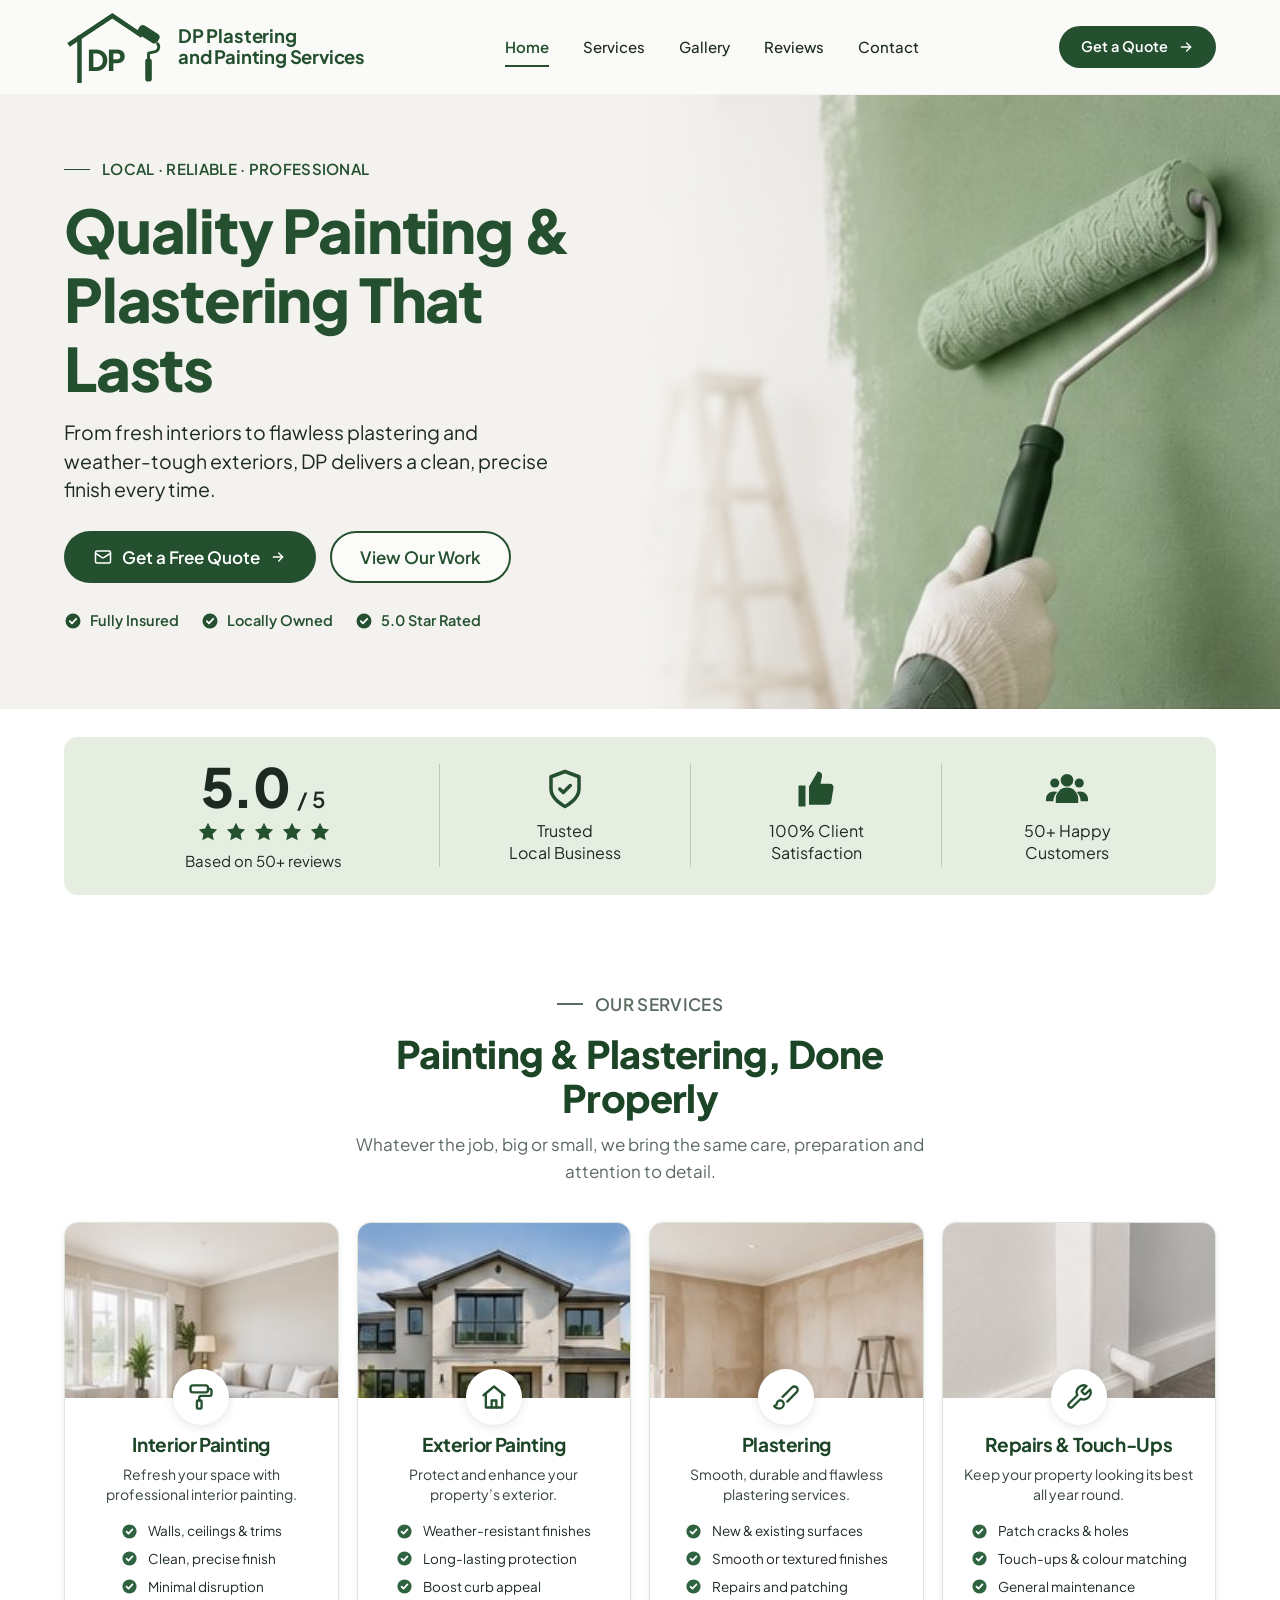
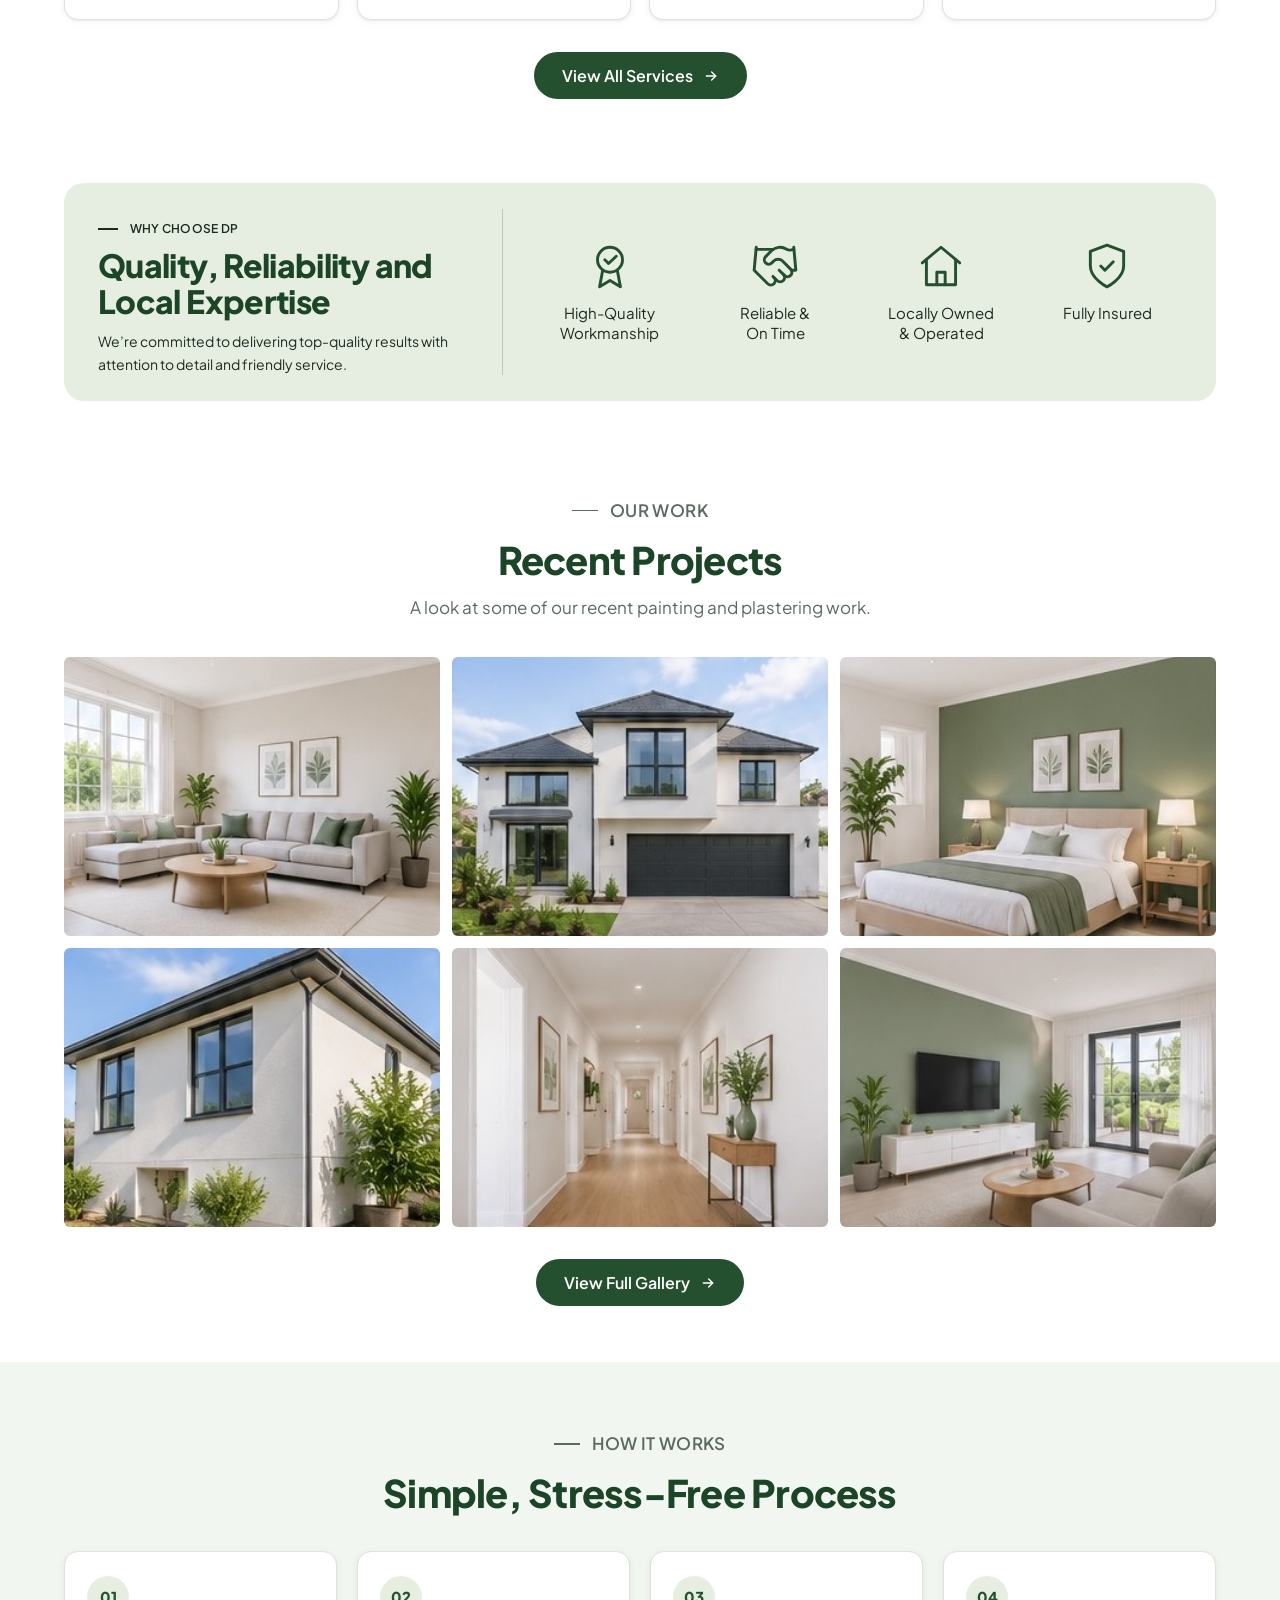
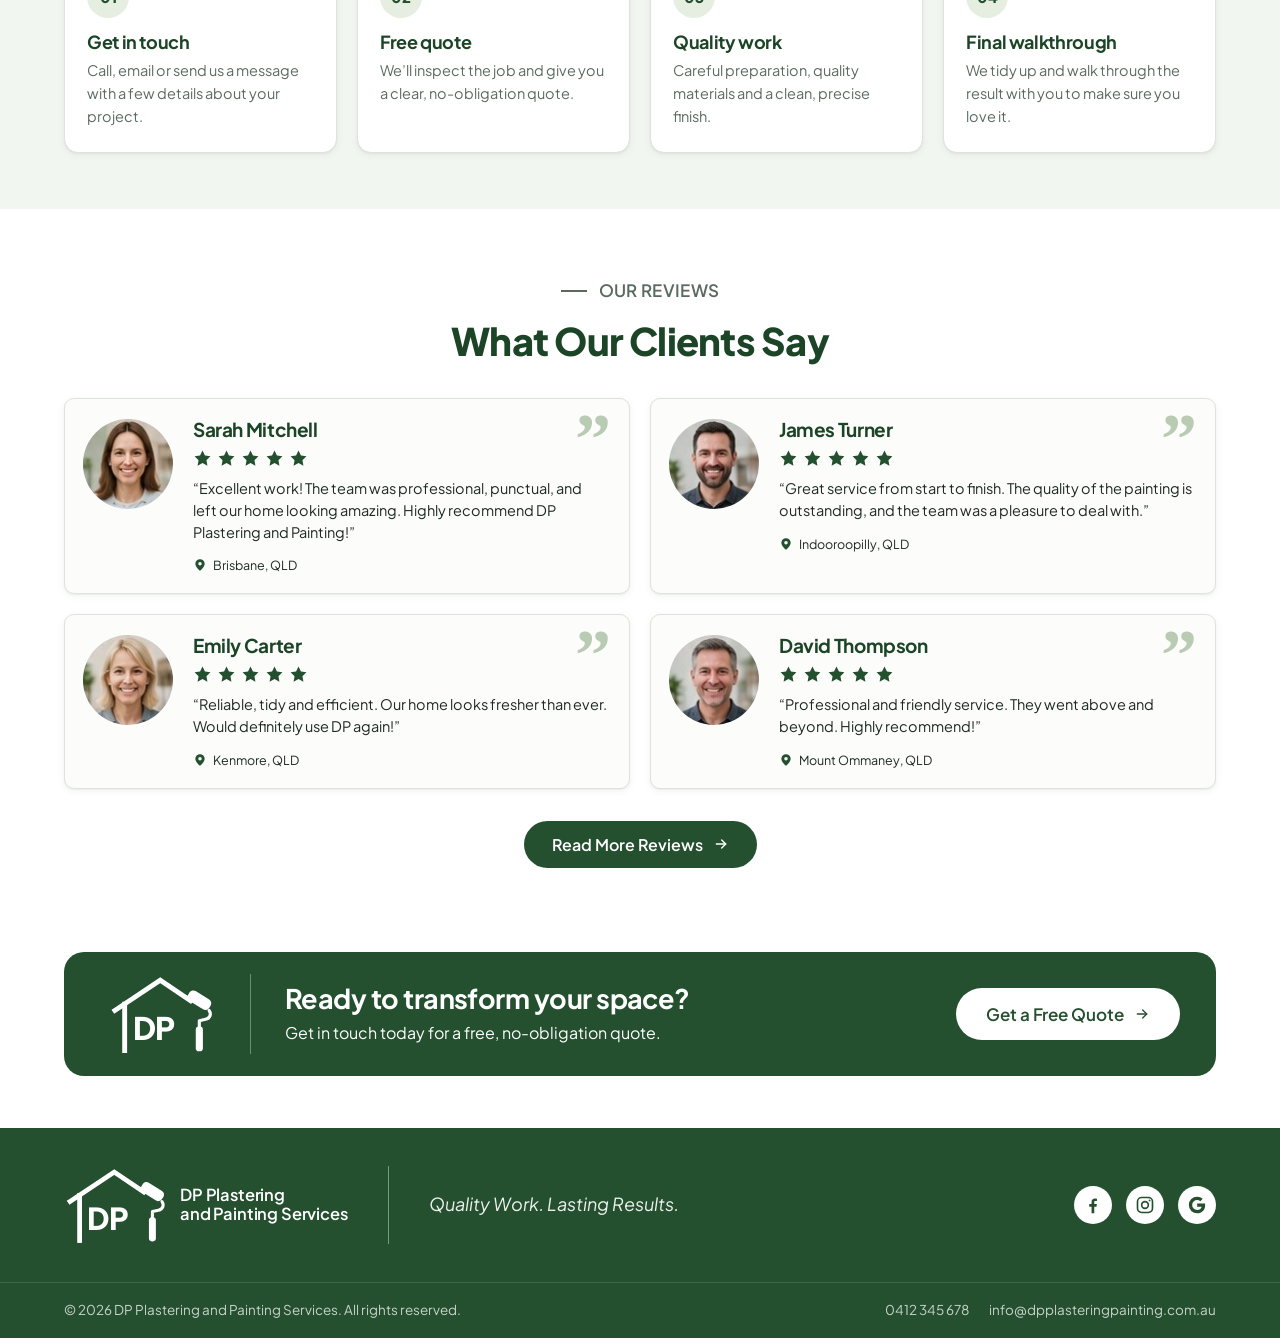
==== dp-plastering-website/index.html @ e5e2fa34 "Add DP Plastering and Painting Services website Five responsive pages (Home, Services, Gallery, Revi" ====
<!doctype html>
<html lang="en-AU">
<head>
<meta charset="utf-8">
<meta name="viewport" content="width=device-width, initial-scale=1">
<title>DP Plastering and Painting Services | Local Painters &amp; Plasterers</title>
<meta name="description" content="DP Plastering and Painting Services — interior and exterior painting, plastering, repairs, wallpapering and commercial painting. Local, reliable, professional. Get a free quote.">
<meta name="theme-color" content="#24502f">
<link rel="icon" href="images/favicon.svg" type="image/svg+xml">
<link rel="preconnect" href="https://fonts.googleapis.com">
<link rel="preconnect" href="https://fonts.gstatic.com" crossorigin>
<link href="https://fonts.googleapis.com/css2?family=Dancing+Script:wght@600&family=Plus+Jakarta+Sans:ital,wght@0,400;0,500;0,600;0,700;0,800;1,400;1,500&display=swap" rel="stylesheet">
<link rel="stylesheet" href="css/styles.css">
</head>
<body>
<a class="skip-link" href="#main">Skip to content</a>
<header class="site-header">
  <div class="container header-inner">
    <a class="brand" href="index.html" aria-label="DP Plastering and Painting Services — home">
      <svg class="brand-mark" viewBox="0 0 120 90" aria-hidden="true" focusable="false">
  <g fill="none" stroke="currentColor" stroke-width="5.5" stroke-linecap="square" stroke-linejoin="miter">
    <path d="M7 41 58 7 92 30"/><path d="M18 34v52"/>
  </g>
  <text x="27" y="74" fill="currentColor" font-family="Plus Jakarta Sans, Arial, sans-serif" font-size="35" font-weight="800" letter-spacing="-1">DP</text>
  <rect x="88" y="23" width="28" height="13" rx="5" fill="currentColor" transform="rotate(32 102 29.5)"/>
  <path d="M113 41c3 4 1 9-4 10l-7 1.5V61" fill="none" stroke="currentColor" stroke-width="3.5" stroke-linecap="round" stroke-linejoin="round"/>
  <rect x="98" y="59" width="8" height="28" rx="3.5" fill="currentColor"/>
</svg>
      <span class="brand-name">DP Plastering<br>and Painting Services</span>
    </a>
    <nav class="main-nav" id="main-nav" aria-label="Main">
      <ul>
        <li><a href="index.html" aria-current="page">Home</a></li>
        <li><a href="services.html">Services</a></li>
        <li><a href="gallery.html">Gallery</a></li>
        <li><a href="reviews.html">Reviews</a></li>
        <li><a href="contact.html">Contact</a></li>
      </ul>
      <div class="mobile-only">
        <a class="btn btn-primary btn-block" href="contact.html#quote">Get a Free Quote <svg class="icon arrow" viewBox="0 0 24 24" fill="none" stroke="currentColor" stroke-width="2" stroke-linecap="round" stroke-linejoin="round" aria-hidden="true" focusable="false"><path d="M5 12h14"/><path d="m13 6 6 6-6 6"/></svg></a>
        <a class="btn btn-outline btn-block" style="margin-top:10px" href="tel:+61412345678"><svg class="icon" viewBox="0 0 24 24" fill="none" stroke="currentColor" stroke-width="2" stroke-linecap="round" stroke-linejoin="round" aria-hidden="true" focusable="false"><path fill="currentColor" stroke="none" d="M6.6 10.8a15.2 15.2 0 0 0 6.6 6.6l2.2-2.2a1 1 0 0 1 1-.25 11.4 11.4 0 0 0 3.6.57 1 1 0 0 1 1 1V20a1 1 0 0 1-1 1A17 17 0 0 1 3 4a1 1 0 0 1 1-1h3.5a1 1 0 0 1 1 1c0 1.25.2 2.45.57 3.57a1 1 0 0 1-.25 1z"/></svg> Call 0412 345 678</a>
      </div>
    </nav>
    <a class="btn btn-primary header-cta" href="contact.html#quote">Get a Quote <svg class="icon arrow" viewBox="0 0 24 24" fill="none" stroke="currentColor" stroke-width="2" stroke-linecap="round" stroke-linejoin="round" aria-hidden="true" focusable="false"><path d="M5 12h14"/><path d="m13 6 6 6-6 6"/></svg></a>
    <button class="nav-toggle" type="button" aria-controls="main-nav" aria-expanded="false" aria-label="Open menu">
      <svg class="icon i-menu" viewBox="0 0 24 24" fill="none" stroke="currentColor" stroke-width="2" stroke-linecap="round" stroke-linejoin="round" aria-hidden="true" focusable="false"><path d="M4 6h16M4 12h16M4 18h16"/></svg><svg style="display:none" class="icon i-close" viewBox="0 0 24 24" fill="none" stroke="currentColor" stroke-width="2" stroke-linecap="round" stroke-linejoin="round" aria-hidden="true" focusable="false"><path d="M18 6 6 18M6 6l12 12"/></svg>
    </button>
  </div>
</header>
<main id="main">
<section class="hero hero-home">
  <div class="hero-media"><img src="images/hero-contact.jpg" alt="Painter rolling sage green paint onto a wall" width="464" height="356" fetchpriority="high"></div>
  <div class="container hero-inner">
    <div class="hero-content">
      <p class="eyebrow">Local &middot; Reliable &middot; Professional</p>
      <h1>Quality Painting &amp; Plastering That Lasts</h1>
      <p class="lead">From fresh interiors to flawless plastering and weather-tough exteriors, DP delivers a clean, precise finish every time.</p>
      <div class="hero-actions">
        <a class="btn btn-primary btn-lg" href="contact.html#quote"><svg class="icon" viewBox="0 0 24 24" fill="none" stroke="currentColor" stroke-width="2" stroke-linecap="round" stroke-linejoin="round" aria-hidden="true" focusable="false"><rect width="20" height="16" x="2" y="4" rx="2"/><path d="m22 7-8.97 5.7a1.94 1.94 0 0 1-2.06 0L2 7"/></svg> Get a Free Quote <svg class="icon arrow" viewBox="0 0 24 24" fill="none" stroke="currentColor" stroke-width="2" stroke-linecap="round" stroke-linejoin="round" aria-hidden="true" focusable="false"><path d="M5 12h14"/><path d="m13 6 6 6-6 6"/></svg></a>
        <a class="btn btn-outline btn-lg" href="gallery.html">View Our Work</a>
      </div>
      <ul class="hero-badges">
        <li><svg class="icon" viewBox="0 0 24 24" fill="none" stroke="currentColor" stroke-width="2" stroke-linecap="round" stroke-linejoin="round" aria-hidden="true" focusable="false"><circle cx="12" cy="12" r="10" fill="currentColor" stroke="none"/><path d="m7.8 12.3 2.8 2.8 5.6-6" stroke="#fff" stroke-width="2.4"/></svg> Fully Insured</li>
        <li><svg class="icon" viewBox="0 0 24 24" fill="none" stroke="currentColor" stroke-width="2" stroke-linecap="round" stroke-linejoin="round" aria-hidden="true" focusable="false"><circle cx="12" cy="12" r="10" fill="currentColor" stroke="none"/><path d="m7.8 12.3 2.8 2.8 5.6-6" stroke="#fff" stroke-width="2.4"/></svg> Locally Owned</li>
        <li><svg class="icon" viewBox="0 0 24 24" fill="none" stroke="currentColor" stroke-width="2" stroke-linecap="round" stroke-linejoin="round" aria-hidden="true" focusable="false"><circle cx="12" cy="12" r="10" fill="currentColor" stroke="none"/><path d="m7.8 12.3 2.8 2.8 5.6-6" stroke="#fff" stroke-width="2.4"/></svg> 5.0 Star Rated</li>
      </ul>
    </div>
  </div>
</section>
<section class="section-tight"><div class="container"><div class="stats-bar reveal">
  <div class="stat-rating">
    <div class="score">5.0 <small>/ 5</small></div>
    <div class="stars" role="img" aria-label="Rated 5 out of 5"><svg class="icon" viewBox="0 0 24 24" fill="none" stroke="currentColor" stroke-width="2" stroke-linecap="round" stroke-linejoin="round" aria-hidden="true" focusable="false"><path fill="currentColor" stroke="none" d="M12 2l3.09 6.26L22 9.27l-5 4.87 1.18 6.88L12 17.77l-6.18 3.25L7 14.14 2 9.27l6.91-1.01z"/></svg><svg class="icon" viewBox="0 0 24 24" fill="none" stroke="currentColor" stroke-width="2" stroke-linecap="round" stroke-linejoin="round" aria-hidden="true" focusable="false"><path fill="currentColor" stroke="none" d="M12 2l3.09 6.26L22 9.27l-5 4.87 1.18 6.88L12 17.77l-6.18 3.25L7 14.14 2 9.27l6.91-1.01z"/></svg><svg class="icon" viewBox="0 0 24 24" fill="none" stroke="currentColor" stroke-width="2" stroke-linecap="round" stroke-linejoin="round" aria-hidden="true" focusable="false"><path fill="currentColor" stroke="none" d="M12 2l3.09 6.26L22 9.27l-5 4.87 1.18 6.88L12 17.77l-6.18 3.25L7 14.14 2 9.27l6.91-1.01z"/></svg><svg class="icon" viewBox="0 0 24 24" fill="none" stroke="currentColor" stroke-width="2" stroke-linecap="round" stroke-linejoin="round" aria-hidden="true" focusable="false"><path fill="currentColor" stroke="none" d="M12 2l3.09 6.26L22 9.27l-5 4.87 1.18 6.88L12 17.77l-6.18 3.25L7 14.14 2 9.27l6.91-1.01z"/></svg><svg class="icon" viewBox="0 0 24 24" fill="none" stroke="currentColor" stroke-width="2" stroke-linecap="round" stroke-linejoin="round" aria-hidden="true" focusable="false"><path fill="currentColor" stroke="none" d="M12 2l3.09 6.26L22 9.27l-5 4.87 1.18 6.88L12 17.77l-6.18 3.25L7 14.14 2 9.27l6.91-1.01z"/></svg></div>
    <span>Based on 50+ reviews</span>
  </div>
  <div class="stat"><svg class="icon" viewBox="0 0 24 24" fill="none" stroke="currentColor" stroke-width="2" stroke-linecap="round" stroke-linejoin="round" aria-hidden="true" focusable="false"><path d="M12 22s8-4 8-10V5l-8-3-8 3v7c0 6 8 10 8 10"/><path d="m9 12 2 2 4-4"/></svg><span>Trusted<br>Local Business</span></div>
  <div class="stat"><svg class="icon" viewBox="0 0 24 24" fill="none" stroke="currentColor" stroke-width="2" stroke-linecap="round" stroke-linejoin="round" aria-hidden="true" focusable="false"><path fill="currentColor" stroke="none" d="M2 10h4v12H2zM8 21V10.5L13 2c1.7 0 2.8 1.4 2.4 3L14.6 9H20a2 2 0 0 1 2 2.3l-1.3 8A2 2 0 0 1 18.7 21z"/></svg><span>100% Client<br>Satisfaction</span></div>
  <div class="stat"><svg class="icon" viewBox="0 0 24 24" fill="none" stroke="currentColor" stroke-width="2" stroke-linecap="round" stroke-linejoin="round" aria-hidden="true" focusable="false"><g fill="currentColor" stroke="none"><circle cx="12" cy="7" r="3.6"/><circle cx="5" cy="8.6" r="2.6"/><circle cx="19" cy="8.6" r="2.6"/><path d="M5.6 20v-2.4A6.4 6.4 0 0 1 18.4 17.6V20z"/><path d="M0 19v-1.4c0-2.3 1.9-4.2 4.6-4.2.8 0 1.3.1 1.8.3A8 8 0 0 0 4.2 19z"/><path d="M24 19v-1.4c0-2.3-1.9-4.2-4.6-4.2-.8 0-1.3.1-1.8.3a8 8 0 0 1 2.2 5.3z"/></g></svg><span>50+ Happy<br>Customers</span></div>
</div></div></section>

<section class="section" aria-labelledby="home-services">
  <div class="container">
    <div class="section-head">
      <p class="eyebrow">Our services</p>
      <h2 id="home-services">Painting &amp; Plastering, Done Properly</h2>
      <p>Whatever the job, big or small, we bring the same care, preparation and attention to detail.</p>
    </div>
    <div class="services-grid">
      <article class="service-card reveal">
  <div class="service-media"><img src="images/service-interior.jpg" alt="Freshly painted living room with neutral walls" loading="lazy" width="233" height="110"><span class="service-icon"><svg class="icon" viewBox="0 0 24 24" fill="none" stroke="currentColor" stroke-width="2" stroke-linecap="round" stroke-linejoin="round" aria-hidden="true" focusable="false"><rect width="15" height="6" x="3" y="2" rx="2"/><path d="M18 5h1.5A1.5 1.5 0 0 1 21 6.5v3A1.5 1.5 0 0 1 19.5 11H12a1.5 1.5 0 0 0-1.5 1.5V15"/><rect width="4" height="7" x="8.5" y="15" rx="1"/></svg></span></div>
  <div class="service-body">
    <h3>Interior Painting</h3>
    <p>Refresh your space with professional interior painting.</p>
    <ul class="check-list"><li><svg class="icon" viewBox="0 0 24 24" fill="none" stroke="currentColor" stroke-width="2" stroke-linecap="round" stroke-linejoin="round" aria-hidden="true" focusable="false"><circle cx="12" cy="12" r="10" fill="currentColor" stroke="none"/><path d="m7.8 12.3 2.8 2.8 5.6-6" stroke="#fff" stroke-width="2.4"/></svg>Walls, ceilings &amp; trims</li><li><svg class="icon" viewBox="0 0 24 24" fill="none" stroke="currentColor" stroke-width="2" stroke-linecap="round" stroke-linejoin="round" aria-hidden="true" focusable="false"><circle cx="12" cy="12" r="10" fill="currentColor" stroke="none"/><path d="m7.8 12.3 2.8 2.8 5.6-6" stroke="#fff" stroke-width="2.4"/></svg>Clean, precise finish</li><li><svg class="icon" viewBox="0 0 24 24" fill="none" stroke="currentColor" stroke-width="2" stroke-linecap="round" stroke-linejoin="round" aria-hidden="true" focusable="false"><circle cx="12" cy="12" r="10" fill="currentColor" stroke="none"/><path d="m7.8 12.3 2.8 2.8 5.6-6" stroke="#fff" stroke-width="2.4"/></svg>Minimal disruption</li></ul>
  </div>
</article><article class="service-card reveal">
  <div class="service-media"><img src="images/service-exterior.jpg" alt="Two-storey home with freshly painted exterior" loading="lazy" width="233" height="110"><span class="service-icon"><svg class="icon" viewBox="0 0 24 24" fill="none" stroke="currentColor" stroke-width="2" stroke-linecap="round" stroke-linejoin="round" aria-hidden="true" focusable="false"><path d="M3 10.5 12 3l9 7.5"/><path d="M5 9v12h14V9"/><path d="M10 21v-6h4v6"/></svg></span></div>
  <div class="service-body">
    <h3>Exterior Painting</h3>
    <p>Protect and enhance your property&rsquo;s exterior.</p>
    <ul class="check-list"><li><svg class="icon" viewBox="0 0 24 24" fill="none" stroke="currentColor" stroke-width="2" stroke-linecap="round" stroke-linejoin="round" aria-hidden="true" focusable="false"><circle cx="12" cy="12" r="10" fill="currentColor" stroke="none"/><path d="m7.8 12.3 2.8 2.8 5.6-6" stroke="#fff" stroke-width="2.4"/></svg>Weather-resistant finishes</li><li><svg class="icon" viewBox="0 0 24 24" fill="none" stroke="currentColor" stroke-width="2" stroke-linecap="round" stroke-linejoin="round" aria-hidden="true" focusable="false"><circle cx="12" cy="12" r="10" fill="currentColor" stroke="none"/><path d="m7.8 12.3 2.8 2.8 5.6-6" stroke="#fff" stroke-width="2.4"/></svg>Long-lasting protection</li><li><svg class="icon" viewBox="0 0 24 24" fill="none" stroke="currentColor" stroke-width="2" stroke-linecap="round" stroke-linejoin="round" aria-hidden="true" focusable="false"><circle cx="12" cy="12" r="10" fill="currentColor" stroke="none"/><path d="m7.8 12.3 2.8 2.8 5.6-6" stroke="#fff" stroke-width="2.4"/></svg>Boost curb appeal</li></ul>
  </div>
</article><article class="service-card reveal">
  <div class="service-media"><img src="images/service-plastering.jpg" alt="Room with newly plastered walls" loading="lazy" width="233" height="110"><span class="service-icon"><svg class="icon" viewBox="0 0 24 24" fill="none" stroke="currentColor" stroke-width="2" stroke-linecap="round" stroke-linejoin="round" aria-hidden="true" focusable="false"><path d="m9.06 11.9 8.07-8.06a2.85 2.85 0 1 1 4.03 4.03l-8.06 8.08"/><path d="M7.07 14.94c-1.66 0-3 1.35-3 3.02 0 1.33-2.5 1.52-2 2.02 1.08 1.1 2.49 2.02 4 2.02 2.2 0 4-1.8 4-4.04a3.01 3.01 0 0 0-3-3.02z"/></svg></span></div>
  <div class="service-body">
    <h3>Plastering</h3>
    <p>Smooth, durable and flawless plastering services.</p>
    <ul class="check-list"><li><svg class="icon" viewBox="0 0 24 24" fill="none" stroke="currentColor" stroke-width="2" stroke-linecap="round" stroke-linejoin="round" aria-hidden="true" focusable="false"><circle cx="12" cy="12" r="10" fill="currentColor" stroke="none"/><path d="m7.8 12.3 2.8 2.8 5.6-6" stroke="#fff" stroke-width="2.4"/></svg>New &amp; existing surfaces</li><li><svg class="icon" viewBox="0 0 24 24" fill="none" stroke="currentColor" stroke-width="2" stroke-linecap="round" stroke-linejoin="round" aria-hidden="true" focusable="false"><circle cx="12" cy="12" r="10" fill="currentColor" stroke="none"/><path d="m7.8 12.3 2.8 2.8 5.6-6" stroke="#fff" stroke-width="2.4"/></svg>Smooth or textured finishes</li><li><svg class="icon" viewBox="0 0 24 24" fill="none" stroke="currentColor" stroke-width="2" stroke-linecap="round" stroke-linejoin="round" aria-hidden="true" focusable="false"><circle cx="12" cy="12" r="10" fill="currentColor" stroke="none"/><path d="m7.8 12.3 2.8 2.8 5.6-6" stroke="#fff" stroke-width="2.4"/></svg>Repairs and patching</li></ul>
  </div>
</article><article class="service-card reveal">
  <div class="service-media"><img src="images/service-repairs.jpg" alt="Close-up of a repaired wall and skirting" loading="lazy" width="233" height="110"><span class="service-icon"><svg class="icon" viewBox="0 0 24 24" fill="none" stroke="currentColor" stroke-width="2" stroke-linecap="round" stroke-linejoin="round" aria-hidden="true" focusable="false"><path d="M14.7 6.3a1 1 0 0 0 0 1.4l1.6 1.6a1 1 0 0 0 1.4 0l3.77-3.77a6 6 0 0 1-7.94 7.94l-6.91 6.91a2.12 2.12 0 0 1-3-3l6.91-6.91a6 6 0 0 1 7.94-7.94l-3.76 3.76z"/></svg></span></div>
  <div class="service-body">
    <h3>Repairs &amp; Touch-Ups</h3>
    <p>Keep your property looking its best all year round.</p>
    <ul class="check-list"><li><svg class="icon" viewBox="0 0 24 24" fill="none" stroke="currentColor" stroke-width="2" stroke-linecap="round" stroke-linejoin="round" aria-hidden="true" focusable="false"><circle cx="12" cy="12" r="10" fill="currentColor" stroke="none"/><path d="m7.8 12.3 2.8 2.8 5.6-6" stroke="#fff" stroke-width="2.4"/></svg>Patch cracks &amp; holes</li><li><svg class="icon" viewBox="0 0 24 24" fill="none" stroke="currentColor" stroke-width="2" stroke-linecap="round" stroke-linejoin="round" aria-hidden="true" focusable="false"><circle cx="12" cy="12" r="10" fill="currentColor" stroke="none"/><path d="m7.8 12.3 2.8 2.8 5.6-6" stroke="#fff" stroke-width="2.4"/></svg>Touch-ups &amp; colour matching</li><li><svg class="icon" viewBox="0 0 24 24" fill="none" stroke="currentColor" stroke-width="2" stroke-linecap="round" stroke-linejoin="round" aria-hidden="true" focusable="false"><circle cx="12" cy="12" r="10" fill="currentColor" stroke="none"/><path d="m7.8 12.3 2.8 2.8 5.6-6" stroke="#fff" stroke-width="2.4"/></svg>General maintenance</li></ul>
  </div>
</article>
    </div>
    <p class="center mt-32"><a class="btn btn-primary" href="services.html">View All Services <svg class="icon arrow" viewBox="0 0 24 24" fill="none" stroke="currentColor" stroke-width="2" stroke-linecap="round" stroke-linejoin="round" aria-hidden="true" focusable="false"><path d="M5 12h14"/><path d="m13 6 6 6-6 6"/></svg></a></p>
  </div>
</section>

<section class="section-tight"><div class="container"><div class="why-box reveal">
  <div class="why-intro">
    <p class="eyebrow small">Why choose DP</p>
    <h2>Quality, Reliability and Local Expertise</h2>
    <p>We&rsquo;re committed to delivering top-quality results with attention to detail and friendly service.</p>
  </div>
  <ul class="why-items">
    <li><svg class="icon" viewBox="0 0 24 24" fill="none" stroke="currentColor" stroke-width="2" stroke-linecap="round" stroke-linejoin="round" aria-hidden="true" focusable="false"><circle cx="12" cy="9" r="6"/><path d="m9.5 9 1.8 1.8L15 7.3"/><path d="M8.5 14 7 22l5-3 5 3-1.5-8"/></svg><span>High-Quality<br>Workmanship</span></li>
    <li><svg class="icon" viewBox="0 0 24 24" fill="none" stroke="currentColor" stroke-width="2" stroke-linecap="round" stroke-linejoin="round" aria-hidden="true" focusable="false"><path d="m11 17 2 2a1 1 0 1 0 3-3"/><path d="m14 14 2.5 2.5a1 1 0 1 0 3-3l-3.88-3.88a3 3 0 0 0-4.24 0l-.88.88a1 1 0 1 1-3-3l2.81-2.81a5.79 5.79 0 0 1 7.06-.87l.47.28a2 2 0 0 0 1.42.25L21 4"/><path d="m21 3 1 11h-2"/><path d="M3 3 2 14l6.5 6.5a1 1 0 1 0 3-3"/><path d="M3 4h8"/></svg><span>Reliable &amp;<br>On Time</span></li>
    <li><svg class="icon" viewBox="0 0 24 24" fill="none" stroke="currentColor" stroke-width="2" stroke-linecap="round" stroke-linejoin="round" aria-hidden="true" focusable="false"><path d="M3 10.5 12 3l9 7.5"/><path d="M5 9v12h14V9"/><path d="M10 21v-6h4v6"/></svg><span>Locally Owned<br>&amp; Operated</span></li>
    <li><svg class="icon" viewBox="0 0 24 24" fill="none" stroke="currentColor" stroke-width="2" stroke-linecap="round" stroke-linejoin="round" aria-hidden="true" focusable="false"><path d="M12 22s8-4 8-10V5l-8-3-8 3v7c0 6 8 10 8 10"/><path d="m9 12 2 2 4-4"/></svg><span>Fully Insured</span></li>
  </ul>
</div></div></section>

<section class="section" aria-labelledby="home-gallery">
  <div class="container">
    <div class="section-head">
      <p class="eyebrow">Our work</p>
      <h2 id="home-gallery">Recent Projects</h2>
      <p>A look at some of our recent painting and plastering work.</p>
    </div>
    <div class="gallery-preview">
      <a class="gallery-item reveal" href="gallery.html"><img src="images/gallery-living-room.jpg" alt="Bright living room with freshly painted neutral walls" loading="lazy" width="318" height="236"><span class="caption">Living room repaint</span></a><a class="gallery-item reveal" href="gallery.html"><img src="images/gallery-exterior-modern.jpg" alt="Modern two-storey home with a crisp white exterior" loading="lazy" width="318" height="236"><span class="caption">Modern exterior repaint</span></a><a class="gallery-item reveal" href="gallery.html"><img src="images/gallery-bedroom-feature.jpg" alt="Bedroom with a sage green feature wall" loading="lazy" width="318" height="236"><span class="caption">Sage green bedroom feature wall</span></a><a class="gallery-item reveal" href="gallery.html"><img src="images/gallery-exterior-render.jpg" alt="Smooth rendered and painted exterior wall" loading="lazy" width="318" height="236"><span class="caption">Rendered exterior walls</span></a><a class="gallery-item reveal" href="gallery.html"><img src="images/gallery-hallway.jpg" alt="Long hallway with smooth plastered white walls" loading="lazy" width="318" height="236"><span class="caption">Hallway plastering &amp; painting</span></a><a class="gallery-item reveal" href="gallery.html"><img src="images/gallery-lounge-feature.jpg" alt="Open-plan lounge with a green feature wall" loading="lazy" width="318" height="236"><span class="caption">Lounge feature wall</span></a>
    </div>
    <p class="center mt-32"><a class="btn btn-primary" href="gallery.html">View Full Gallery <svg class="icon arrow" viewBox="0 0 24 24" fill="none" stroke="currentColor" stroke-width="2" stroke-linecap="round" stroke-linejoin="round" aria-hidden="true" focusable="false"><path d="M5 12h14"/><path d="m13 6 6 6-6 6"/></svg></a></p>
  </div>
</section>

<section class="section section-alt" aria-labelledby="home-process">
  <div class="container">
    <div class="section-head">
      <p class="eyebrow">How it works</p>
      <h2 id="home-process">Simple, Stress-Free Process</h2>
    </div>
    <ol class="process-grid">
      <li class="reveal"><h3>Get in touch</h3><p>Call, email or send us a message with a few details about your project.</p></li>
      <li class="reveal"><h3>Free quote</h3><p>We&rsquo;ll inspect the job and give you a clear, no-obligation quote.</p></li>
      <li class="reveal"><h3>Quality work</h3><p>Careful preparation, quality materials and a clean, precise finish.</p></li>
      <li class="reveal"><h3>Final walkthrough</h3><p>We tidy up and walk through the result with you to make sure you love it.</p></li>
    </ol>
  </div>
</section>

<section class="section" aria-labelledby="home-reviews">
  <div class="container">
    <div class="section-head">
      <p class="eyebrow">Our reviews</p>
      <h2 id="home-reviews">What Our Clients Say</h2>
    </div>
    <div class="reviews-grid">
      <article class="review-card reveal">
  <img src="images/avatar-sarah.jpg" alt="" width="90" height="90" loading="lazy">
  <div>
    <h3>Sarah Mitchell</h3>
    <div class="stars" role="img" aria-label="Rated 5 out of 5"><svg class="icon" viewBox="0 0 24 24" fill="none" stroke="currentColor" stroke-width="2" stroke-linecap="round" stroke-linejoin="round" aria-hidden="true" focusable="false"><path fill="currentColor" stroke="none" d="M12 2l3.09 6.26L22 9.27l-5 4.87 1.18 6.88L12 17.77l-6.18 3.25L7 14.14 2 9.27l6.91-1.01z"/></svg><svg class="icon" viewBox="0 0 24 24" fill="none" stroke="currentColor" stroke-width="2" stroke-linecap="round" stroke-linejoin="round" aria-hidden="true" focusable="false"><path fill="currentColor" stroke="none" d="M12 2l3.09 6.26L22 9.27l-5 4.87 1.18 6.88L12 17.77l-6.18 3.25L7 14.14 2 9.27l6.91-1.01z"/></svg><svg class="icon" viewBox="0 0 24 24" fill="none" stroke="currentColor" stroke-width="2" stroke-linecap="round" stroke-linejoin="round" aria-hidden="true" focusable="false"><path fill="currentColor" stroke="none" d="M12 2l3.09 6.26L22 9.27l-5 4.87 1.18 6.88L12 17.77l-6.18 3.25L7 14.14 2 9.27l6.91-1.01z"/></svg><svg class="icon" viewBox="0 0 24 24" fill="none" stroke="currentColor" stroke-width="2" stroke-linecap="round" stroke-linejoin="round" aria-hidden="true" focusable="false"><path fill="currentColor" stroke="none" d="M12 2l3.09 6.26L22 9.27l-5 4.87 1.18 6.88L12 17.77l-6.18 3.25L7 14.14 2 9.27l6.91-1.01z"/></svg><svg class="icon" viewBox="0 0 24 24" fill="none" stroke="currentColor" stroke-width="2" stroke-linecap="round" stroke-linejoin="round" aria-hidden="true" focusable="false"><path fill="currentColor" stroke="none" d="M12 2l3.09 6.26L22 9.27l-5 4.87 1.18 6.88L12 17.77l-6.18 3.25L7 14.14 2 9.27l6.91-1.01z"/></svg></div>
    <blockquote><p>&ldquo;Excellent work! The team was professional, punctual, and left our home looking amazing. Highly recommend DP Plastering and Painting!&rdquo;</p></blockquote>
    <p class="location"><svg class="icon" viewBox="0 0 24 24" fill="none" stroke="currentColor" stroke-width="2" stroke-linecap="round" stroke-linejoin="round" aria-hidden="true" focusable="false"><path fill="currentColor" stroke="none" d="M12 2a8 8 0 0 0-8 8c0 6 8 12 8 12s8-6 8-12a8 8 0 0 0-8-8zm0 11a3 3 0 1 1 0-6 3 3 0 0 1 0 6z"/></svg>Brisbane, QLD</p>
  </div>
  <span class="quote-mark" aria-hidden="true">&rdquo;</span>
</article><article class="review-card reveal">
  <img src="images/avatar-james.jpg" alt="" width="90" height="90" loading="lazy">
  <div>
    <h3>James Turner</h3>
    <div class="stars" role="img" aria-label="Rated 5 out of 5"><svg class="icon" viewBox="0 0 24 24" fill="none" stroke="currentColor" stroke-width="2" stroke-linecap="round" stroke-linejoin="round" aria-hidden="true" focusable="false"><path fill="currentColor" stroke="none" d="M12 2l3.09 6.26L22 9.27l-5 4.87 1.18 6.88L12 17.77l-6.18 3.25L7 14.14 2 9.27l6.91-1.01z"/></svg><svg class="icon" viewBox="0 0 24 24" fill="none" stroke="currentColor" stroke-width="2" stroke-linecap="round" stroke-linejoin="round" aria-hidden="true" focusable="false"><path fill="currentColor" stroke="none" d="M12 2l3.09 6.26L22 9.27l-5 4.87 1.18 6.88L12 17.77l-6.18 3.25L7 14.14 2 9.27l6.91-1.01z"/></svg><svg class="icon" viewBox="0 0 24 24" fill="none" stroke="currentColor" stroke-width="2" stroke-linecap="round" stroke-linejoin="round" aria-hidden="true" focusable="false"><path fill="currentColor" stroke="none" d="M12 2l3.09 6.26L22 9.27l-5 4.87 1.18 6.88L12 17.77l-6.18 3.25L7 14.14 2 9.27l6.91-1.01z"/></svg><svg class="icon" viewBox="0 0 24 24" fill="none" stroke="currentColor" stroke-width="2" stroke-linecap="round" stroke-linejoin="round" aria-hidden="true" focusable="false"><path fill="currentColor" stroke="none" d="M12 2l3.09 6.26L22 9.27l-5 4.87 1.18 6.88L12 17.77l-6.18 3.25L7 14.14 2 9.27l6.91-1.01z"/></svg><svg class="icon" viewBox="0 0 24 24" fill="none" stroke="currentColor" stroke-width="2" stroke-linecap="round" stroke-linejoin="round" aria-hidden="true" focusable="false"><path fill="currentColor" stroke="none" d="M12 2l3.09 6.26L22 9.27l-5 4.87 1.18 6.88L12 17.77l-6.18 3.25L7 14.14 2 9.27l6.91-1.01z"/></svg></div>
    <blockquote><p>&ldquo;Great service from start to finish. The quality of the painting is outstanding, and the team was a pleasure to deal with.&rdquo;</p></blockquote>
    <p class="location"><svg class="icon" viewBox="0 0 24 24" fill="none" stroke="currentColor" stroke-width="2" stroke-linecap="round" stroke-linejoin="round" aria-hidden="true" focusable="false"><path fill="currentColor" stroke="none" d="M12 2a8 8 0 0 0-8 8c0 6 8 12 8 12s8-6 8-12a8 8 0 0 0-8-8zm0 11a3 3 0 1 1 0-6 3 3 0 0 1 0 6z"/></svg>Indooroopilly, QLD</p>
  </div>
  <span class="quote-mark" aria-hidden="true">&rdquo;</span>
</article><article class="review-card reveal">
  <img src="images/avatar-emily.jpg" alt="" width="90" height="90" loading="lazy">
  <div>
    <h3>Emily Carter</h3>
    <div class="stars" role="img" aria-label="Rated 5 out of 5"><svg class="icon" viewBox="0 0 24 24" fill="none" stroke="currentColor" stroke-width="2" stroke-linecap="round" stroke-linejoin="round" aria-hidden="true" focusable="false"><path fill="currentColor" stroke="none" d="M12 2l3.09 6.26L22 9.27l-5 4.87 1.18 6.88L12 17.77l-6.18 3.25L7 14.14 2 9.27l6.91-1.01z"/></svg><svg class="icon" viewBox="0 0 24 24" fill="none" stroke="currentColor" stroke-width="2" stroke-linecap="round" stroke-linejoin="round" aria-hidden="true" focusable="false"><path fill="currentColor" stroke="none" d="M12 2l3.09 6.26L22 9.27l-5 4.87 1.18 6.88L12 17.77l-6.18 3.25L7 14.14 2 9.27l6.91-1.01z"/></svg><svg class="icon" viewBox="0 0 24 24" fill="none" stroke="currentColor" stroke-width="2" stroke-linecap="round" stroke-linejoin="round" aria-hidden="true" focusable="false"><path fill="currentColor" stroke="none" d="M12 2l3.09 6.26L22 9.27l-5 4.87 1.18 6.88L12 17.77l-6.18 3.25L7 14.14 2 9.27l6.91-1.01z"/></svg><svg class="icon" viewBox="0 0 24 24" fill="none" stroke="currentColor" stroke-width="2" stroke-linecap="round" stroke-linejoin="round" aria-hidden="true" focusable="false"><path fill="currentColor" stroke="none" d="M12 2l3.09 6.26L22 9.27l-5 4.87 1.18 6.88L12 17.77l-6.18 3.25L7 14.14 2 9.27l6.91-1.01z"/></svg><svg class="icon" viewBox="0 0 24 24" fill="none" stroke="currentColor" stroke-width="2" stroke-linecap="round" stroke-linejoin="round" aria-hidden="true" focusable="false"><path fill="currentColor" stroke="none" d="M12 2l3.09 6.26L22 9.27l-5 4.87 1.18 6.88L12 17.77l-6.18 3.25L7 14.14 2 9.27l6.91-1.01z"/></svg></div>
    <blockquote><p>&ldquo;Reliable, tidy and efficient. Our home looks fresher than ever. Would definitely use DP again!&rdquo;</p></blockquote>
    <p class="location"><svg class="icon" viewBox="0 0 24 24" fill="none" stroke="currentColor" stroke-width="2" stroke-linecap="round" stroke-linejoin="round" aria-hidden="true" focusable="false"><path fill="currentColor" stroke="none" d="M12 2a8 8 0 0 0-8 8c0 6 8 12 8 12s8-6 8-12a8 8 0 0 0-8-8zm0 11a3 3 0 1 1 0-6 3 3 0 0 1 0 6z"/></svg>Kenmore, QLD</p>
  </div>
  <span class="quote-mark" aria-hidden="true">&rdquo;</span>
</article><article class="review-card reveal">
  <img src="images/avatar-david.jpg" alt="" width="90" height="90" loading="lazy">
  <div>
    <h3>David Thompson</h3>
    <div class="stars" role="img" aria-label="Rated 5 out of 5"><svg class="icon" viewBox="0 0 24 24" fill="none" stroke="currentColor" stroke-width="2" stroke-linecap="round" stroke-linejoin="round" aria-hidden="true" focusable="false"><path fill="currentColor" stroke="none" d="M12 2l3.09 6.26L22 9.27l-5 4.87 1.18 6.88L12 17.77l-6.18 3.25L7 14.14 2 9.27l6.91-1.01z"/></svg><svg class="icon" viewBox="0 0 24 24" fill="none" stroke="currentColor" stroke-width="2" stroke-linecap="round" stroke-linejoin="round" aria-hidden="true" focusable="false"><path fill="currentColor" stroke="none" d="M12 2l3.09 6.26L22 9.27l-5 4.87 1.18 6.88L12 17.77l-6.18 3.25L7 14.14 2 9.27l6.91-1.01z"/></svg><svg class="icon" viewBox="0 0 24 24" fill="none" stroke="currentColor" stroke-width="2" stroke-linecap="round" stroke-linejoin="round" aria-hidden="true" focusable="false"><path fill="currentColor" stroke="none" d="M12 2l3.09 6.26L22 9.27l-5 4.87 1.18 6.88L12 17.77l-6.18 3.25L7 14.14 2 9.27l6.91-1.01z"/></svg><svg class="icon" viewBox="0 0 24 24" fill="none" stroke="currentColor" stroke-width="2" stroke-linecap="round" stroke-linejoin="round" aria-hidden="true" focusable="false"><path fill="currentColor" stroke="none" d="M12 2l3.09 6.26L22 9.27l-5 4.87 1.18 6.88L12 17.77l-6.18 3.25L7 14.14 2 9.27l6.91-1.01z"/></svg><svg class="icon" viewBox="0 0 24 24" fill="none" stroke="currentColor" stroke-width="2" stroke-linecap="round" stroke-linejoin="round" aria-hidden="true" focusable="false"><path fill="currentColor" stroke="none" d="M12 2l3.09 6.26L22 9.27l-5 4.87 1.18 6.88L12 17.77l-6.18 3.25L7 14.14 2 9.27l6.91-1.01z"/></svg></div>
    <blockquote><p>&ldquo;Professional and friendly service. They went above and beyond. Highly recommend!&rdquo;</p></blockquote>
    <p class="location"><svg class="icon" viewBox="0 0 24 24" fill="none" stroke="currentColor" stroke-width="2" stroke-linecap="round" stroke-linejoin="round" aria-hidden="true" focusable="false"><path fill="currentColor" stroke="none" d="M12 2a8 8 0 0 0-8 8c0 6 8 12 8 12s8-6 8-12a8 8 0 0 0-8-8zm0 11a3 3 0 1 1 0-6 3 3 0 0 1 0 6z"/></svg>Mount Ommaney, QLD</p>
  </div>
  <span class="quote-mark" aria-hidden="true">&rdquo;</span>
</article>
    </div>
    <p class="center mt-32"><a class="btn btn-primary" href="reviews.html">Read More Reviews <svg class="icon arrow" viewBox="0 0 24 24" fill="none" stroke="currentColor" stroke-width="2" stroke-linecap="round" stroke-linejoin="round" aria-hidden="true" focusable="false"><path d="M5 12h14"/><path d="m13 6 6 6-6 6"/></svg></a></p>
  </div>
</section>

<section class="section-tight"><div class="container"><div class="cta-banner cta-dark reveal">
  <div class="cta-icon"><svg class="brand-mark" viewBox="0 0 120 90" aria-hidden="true" focusable="false">
  <g fill="none" stroke="currentColor" stroke-width="5.5" stroke-linecap="square" stroke-linejoin="miter">
    <path d="M7 41 58 7 92 30"/><path d="M18 34v52"/>
  </g>
  <text x="27" y="74" fill="currentColor" font-family="Plus Jakarta Sans, Arial, sans-serif" font-size="35" font-weight="800" letter-spacing="-1">DP</text>
  <rect x="88" y="23" width="28" height="13" rx="5" fill="currentColor" transform="rotate(32 102 29.5)"/>
  <path d="M113 41c3 4 1 9-4 10l-7 1.5V61" fill="none" stroke="currentColor" stroke-width="3.5" stroke-linecap="round" stroke-linejoin="round"/>
  <rect x="98" y="59" width="8" height="28" rx="3.5" fill="currentColor"/>
</svg></div>
  <div class="cta-text">
    <h2>Ready to transform your space?</h2>
    <p>Get in touch today for a free, no-obligation quote.</p>
  </div>
  <a class="btn btn-light btn-lg" href="contact.html#quote">Get a Free Quote <svg class="icon arrow" viewBox="0 0 24 24" fill="none" stroke="currentColor" stroke-width="2" stroke-linecap="round" stroke-linejoin="round" aria-hidden="true" focusable="false"><path d="M5 12h14"/><path d="m13 6 6 6-6 6"/></svg></a>
</div></div></section>

</main>
<footer class="site-footer">
  <div class="container footer-inner">
    <a class="brand footer-brand" href="index.html" aria-label="DP Plastering and Painting Services — home">
      <svg class="brand-mark" viewBox="0 0 120 90" aria-hidden="true" focusable="false">
  <g fill="none" stroke="currentColor" stroke-width="5.5" stroke-linecap="square" stroke-linejoin="miter">
    <path d="M7 41 58 7 92 30"/><path d="M18 34v52"/>
  </g>
  <text x="27" y="74" fill="currentColor" font-family="Plus Jakarta Sans, Arial, sans-serif" font-size="35" font-weight="800" letter-spacing="-1">DP</text>
  <rect x="88" y="23" width="28" height="13" rx="5" fill="currentColor" transform="rotate(32 102 29.5)"/>
  <path d="M113 41c3 4 1 9-4 10l-7 1.5V61" fill="none" stroke="currentColor" stroke-width="3.5" stroke-linecap="round" stroke-linejoin="round"/>
  <rect x="98" y="59" width="8" height="28" rx="3.5" fill="currentColor"/>
</svg>
      <span class="brand-name">DP Plastering<br>and Painting Services</span>
    </a>
    <p class="footer-tagline">Quality Work. Lasting Results.</p>
    <div class="socials">
      <a href="https://www.facebook.com/" target="_blank" rel="noopener" aria-label="Facebook"><svg class="icon" viewBox="0 0 24 24" fill="none" stroke="currentColor" stroke-width="2" stroke-linecap="round" stroke-linejoin="round" aria-hidden="true" focusable="false"><path fill="currentColor" stroke="none" d="M13.5 22v-8h2.7l.4-3.2h-3.1V8.8c0-.9.26-1.55 1.57-1.55h1.67V4.4a22 22 0 0 0-2.43-.13c-2.4 0-4.05 1.47-4.05 4.17v2.34H7.5V14h2.76v8z"/></svg></a>
      <a href="https://www.instagram.com/" target="_blank" rel="noopener" aria-label="Instagram"><svg class="icon" viewBox="0 0 24 24" fill="none" stroke="currentColor" stroke-width="2" stroke-linecap="round" stroke-linejoin="round" aria-hidden="true" focusable="false"><rect x="3" y="3" width="18" height="18" rx="5"/><circle cx="12" cy="12" r="4"/><circle cx="17.5" cy="6.5" r="1.1" fill="currentColor" stroke="none"/></svg></a>
      <a href="https://www.google.com/search?q=DP+Plastering+and+Painting+Services" target="_blank" rel="noopener" aria-label="Google reviews"><svg class="icon" viewBox="0 0 24 24" fill="none" stroke="currentColor" stroke-width="2" stroke-linecap="round" stroke-linejoin="round" aria-hidden="true" focusable="false"><path fill="currentColor" stroke="none" d="M21.6 10.2h-9.4v3.9h5.4c-.5 2.4-2.6 3.9-5.4 3.9a6 6 0 0 1 0-12c1.5 0 2.8.5 3.8 1.4l2.9-2.9A10 10 0 0 0 12.2 2a10 10 0 1 0 0 20c5.8 0 9.6-4.1 9.6-9.8 0-.7-.1-1.3-.2-2z"/></svg></a>
    </div>
  </div>
  <div class="footer-bottom">
    <div class="container">
      <span>&copy; <span id="year">2026</span> DP Plastering and Painting Services. All rights reserved.</span>
      <span class="footer-links"><a href="tel:+61412345678">0412 345 678</a><a href="mailto:info@dpplasteringpainting.com.au">info@dpplasteringpainting.com.au</a></span>
    </div>
  </div>
</footer>
<script src="js/main.js" defer></script>
</body>
</html>
---- dp-plastering-website/css/styles.css ----
/* DP Plastering and Painting Services — site styles */
:root {
  --green-900: #1c4426;
  --green-800: #24502f;
  --green-700: #2f6340;
  --green-600: #3c7a4e;
  --sage-300: #b9cbb3;
  --sage-200: #d6e2d1;
  --sage-100: #e6eee2;
  --sage-50: #f2f6f0;
  --cream: #f3f2ee;
  --white: #ffffff;
  --ink: #1d2a21;
  --body: #34423a;
  --muted: #5b6a60;
  --line: #dde4da;
  --radius-sm: 10px;
  --radius: 14px;
  --radius-lg: 20px;
  --shadow-sm: 0 1px 2px rgba(20, 45, 28, .06), 0 2px 8px rgba(20, 45, 28, .05);
  --shadow: 0 6px 24px rgba(20, 45, 28, .09);
  --container: 1200px;
  --font: "Plus Jakarta Sans", system-ui, -apple-system, "Segoe UI", Roboto, sans-serif;
  --font-script: "Dancing Script", "Brush Script MT", cursive;
}

*, *::before, *::after { box-sizing: border-box; }
html { scroll-behavior: smooth; -webkit-text-size-adjust: 100%; }
body {
  margin: 0;
  font-family: var(--font);
  font-size: 16px;
  line-height: 1.6;
  color: var(--body);
  background: var(--white);
  -webkit-font-smoothing: antialiased;
  overflow-x: hidden;
}
img { max-width: 100%; display: block; }
a { color: inherit; text-decoration: none; }
h1, h2, h3, h4 { color: var(--green-900); margin: 0; line-height: 1.15; letter-spacing: -.02em; }
p { margin: 0; }
svg.icon { width: 1em; height: 1em; flex-shrink: 0; }
.sr-only { position: absolute; width: 1px; height: 1px; padding: 0; margin: -1px; overflow: hidden; clip: rect(0,0,0,0); white-space: nowrap; border: 0; }
.skip-link { position: absolute; left: 12px; top: -60px; background: var(--green-800); color: #fff; padding: 10px 16px; border-radius: 8px; z-index: 100; }
.skip-link:focus { top: 12px; }
:focus-visible { outline: 3px solid var(--green-600); outline-offset: 3px; border-radius: 6px; }

.container { width: 100%; max-width: var(--container); margin: 0 auto; padding: 0 24px; }

/* ---------- Buttons ---------- */
.btn {
  display: inline-flex; align-items: center; justify-content: center; gap: 10px;
  min-height: 44px; padding: 12px 26px;
  font: 600 16px/1.2 var(--font);
  border-radius: 999px; border: 2px solid transparent;
  cursor: pointer; transition: background .2s, color .2s, transform .2s, box-shadow .2s;
  white-space: nowrap;
}
.btn .icon { width: 18px; height: 18px; }
.btn-primary { background: var(--green-800); color: #fff; }
.btn-primary:hover { background: var(--green-900); box-shadow: 0 6px 18px rgba(28, 68, 38, .25); transform: translateY(-1px); }
.btn-light { background: #fff; color: var(--green-800); }
.btn-light:hover { background: var(--sage-100); transform: translateY(-1px); }
.btn-lg { min-height: 50px; padding: 14px 28px; font-size: 17px; }
.btn-block { width: 100%; }
.btn .arrow { width: 16px; height: 16px; transition: transform .2s; }
.btn:hover .arrow { transform: translateX(3px); }

/* ---------- Header ---------- */
.site-header {
  position: sticky; top: 0; z-index: 50;
  background: rgba(250, 250, 248, .96);
  backdrop-filter: saturate(1.4) blur(8px);
  -webkit-backdrop-filter: saturate(1.4) blur(8px);
  border-bottom: 1px solid rgba(0,0,0,.04);
}
.header-inner { display: flex; align-items: center; justify-content: space-between; gap: 24px; min-height: 94px; }
.brand { display: flex; align-items: center; gap: 14px; color: var(--green-800); }
.brand-mark { width: 100px; height: 74px; flex-shrink: 0; }
.brand-name { font-weight: 700; font-size: 18.5px; line-height: 1.12; letter-spacing: -.01em; color: var(--green-800); }
.main-nav ul { list-style: none; margin: 0; padding: 0; display: flex; gap: 34px; }
.main-nav a { position: relative; display: inline-block; padding: 8px 0; font-size: 15px; font-weight: 500; color: var(--ink); transition: color .2s; }
.main-nav a::after { content: ""; position: absolute; left: 0; right: 0; bottom: 0; height: 2px; background: var(--green-800); transform: scaleX(0); transition: transform .25s; }
.main-nav a:hover { color: var(--green-800); }
.main-nav a:hover::after, .main-nav a[aria-current="page"]::after { transform: scaleX(1); }
.main-nav a[aria-current="page"] { color: var(--green-800); font-weight: 600; }
.header-cta { padding: 10px 20px; min-height: 40px; font-size: 14.5px; }
.nav-toggle {
  display: none; width: 46px; height: 46px; border-radius: 12px;
  border: 1px solid var(--line); background: #fff; color: var(--green-800);
  align-items: center; justify-content: center; cursor: pointer;
}
.nav-toggle .icon { width: 24px; height: 24px; }
.mobile-only { display: none; }

/* ---------- Page hero ---------- */
.hero { position: relative; background: var(--cream); overflow: hidden; }
.hero-media { position: absolute; top: 0; right: 0; bottom: 0; width: 50%; }
.hero-media img { width: 100%; height: 100%; object-fit: cover; object-position: center; }
.hero-media::before {
  content: ""; position: absolute; inset: 0 auto 0 0; width: 45%;
  background: linear-gradient(90deg, var(--cream) 0%, rgba(243,242,238,0) 100%);
  z-index: 1;
}
.hero-inner { position: relative; z-index: 2; padding: 56px 24px 60px; min-height: 360px; display: flex; flex-direction: column; justify-content: center; }
.hero-content { max-width: 560px; }
.eyebrow { display: inline-flex; align-items: center; gap: 12px; font-size: 15px; font-weight: 600; letter-spacing: .02em; text-transform: uppercase; color: var(--green-800); margin-bottom: 14px; }
.eyebrow::before { content: ""; width: 26px; height: 1.5px; background: currentColor; }
.eyebrow.small { font-size: 12px; margin-bottom: 8px; }
.eyebrow.small::before { width: 20px; }
.hero h1 { font-size: clamp(34px, 5vw, 52px); font-weight: 800; color: var(--green-800); }
.hero p.lead { margin-top: 16px; font-size: clamp(17px, 1.6vw, 19.5px); color: var(--ink); line-height: 1.45; max-width: 500px; }
.hero .btn { margin-top: 26px; }
.hero-stars { display: flex; gap: 8px; margin-top: 22px; color: var(--green-800); }
.hero-stars .icon { width: 28px; height: 28px; }
.hero-home .hero-inner { min-height: 520px; }
.hero-home h1 { font-size: clamp(36px, 5.4vw, 60px); }
.hero-actions { display: flex; flex-wrap: wrap; gap: 14px; margin-top: 28px; }
.hero-actions .btn { margin-top: 0; }
.btn-outline { background: rgba(255,255,255,.7); color: var(--green-800); border-color: var(--green-800); }
.btn-outline:hover { background: #fff; }
.hero-badges { display: flex; flex-wrap: wrap; gap: 10px 22px; margin-top: 26px; list-style: none; padding: 0; }
.hero-badges li { display: flex; align-items: center; gap: 8px; font-size: 14.5px; font-weight: 600; color: var(--green-800); }
.hero-badges .icon { width: 18px; height: 18px; }

/* ---------- Sections ---------- */
.section { padding: 56px 0; }
.section-tight { padding: 28px 0; }
.section-head { text-align: center; max-width: 640px; margin: 0 auto 36px; }
.section-head .eyebrow { justify-content: center; }
.section-head h2 { font-size: clamp(28px, 3.4vw, 38px); font-weight: 800; }
.section-head p { margin-top: 12px; color: var(--muted); font-size: 17px; }
.section-alt { background: var(--sage-50); }

/* ---------- Service cards ---------- */
.services-grid { display: grid; grid-template-columns: repeat(4, 1fr); gap: 18px; }
.service-card {
  background: #fff; border: 1px solid var(--line); border-radius: var(--radius);
  box-shadow: var(--shadow-sm); overflow: hidden; display: flex; flex-direction: column;
  transition: transform .25s, box-shadow .25s;
}
.service-card:hover { transform: translateY(-4px); box-shadow: var(--shadow); }
.service-media { position: relative; aspect-ratio: 233 / 150; }
.service-media img { width: 100%; height: 100%; object-fit: cover; }
.service-icon {
  position: absolute; left: 50%; bottom: -27px; transform: translateX(-50%);
  width: 56px; height: 56px; border-radius: 50%; background: #fff;
  display: grid; place-items: center; color: var(--green-800);
  box-shadow: 0 2px 10px rgba(20,45,28,.12);
}
.service-icon .icon { width: 28px; height: 28px; }
.service-body { padding: 36px 20px 22px; text-align: center; flex: 1; }
.service-body h3 { font-size: 19px; font-weight: 700; }
.service-body > p { margin-top: 8px; font-size: 14px; color: var(--body); line-height: 1.45; }
.check-list { list-style: none; padding: 0; margin: 16px 0 0; text-align: left; display: inline-flex; flex-direction: column; gap: 6px; }
.check-list li { display: flex; align-items: center; gap: 10px; font-size: 13.5px; color: var(--ink); }
.check-list .icon { width: 17px; height: 17px; color: var(--green-700); }

/* ---------- Why choose ---------- */
.why-box {
  display: grid; grid-template-columns: 1fr 1.6fr; align-items: center; gap: 32px;
  background: var(--sage-100); border-radius: var(--radius-lg); padding: 26px 34px;
}
.why-intro { padding-right: 32px; border-right: 1px solid var(--sage-300); }
.why-intro h2 { font-size: clamp(26px, 2.8vw, 32px); font-weight: 800; }
.why-intro p { margin-top: 10px; font-size: 14px; color: var(--ink); }
.why-items { display: grid; grid-template-columns: repeat(4, 1fr); gap: 16px; list-style: none; margin: 0; padding: 0; }
.why-items li { display: flex; flex-direction: column; align-items: center; text-align: center; gap: 12px; font-size: 15px; color: var(--ink); line-height: 1.35; }
.why-items .icon { width: 50px; height: 50px; color: var(--green-800); stroke-width: 1.4; }

/* ---------- CTA banners ---------- */
.cta-banner {
  display: flex; align-items: center; gap: 34px;
  background: var(--sage-100); border-radius: var(--radius-lg);
  padding: 22px 36px 22px 44px; position: relative; overflow: hidden;
}
.cta-icon { flex-shrink: 0; color: var(--green-800); padding-right: 34px; border-right: 1px solid var(--sage-300); display: flex; align-items: center; min-height: 76px; }
.cta-icon .icon { width: 70px; height: 70px; stroke-width: 1.4; }
.cta-text { flex: 1; }
.cta-text h2 { font-size: clamp(22px, 2.4vw, 27px); font-weight: 700; }
.cta-text p { margin-top: 6px; font-size: 16px; color: var(--ink); }
.cta-dark { background: var(--green-800); color: #fff; }
.cta-dark .cta-icon { color: #fff; border-color: rgba(255,255,255,.35); }
.cta-dark h2, .cta-dark p { color: #fff; }
.cta-dark .brand-mark { width: 108px; height: 80px; }
.cta-plant { position: absolute; right: -30px; top: -40px; width: 160px; opacity: .55; pointer-events: none; color: var(--green-700); }

/* ---------- Footer ---------- */
.site-footer { background: var(--green-800); color: #fff; margin-top: 24px; }
.footer-inner { display: flex; align-items: center; gap: 40px; padding: 38px 24px; }
.footer-brand { display: flex; align-items: center; gap: 12px; color: #fff; padding-right: 40px; border-right: 1px solid rgba(255,255,255,.4); }
.footer-brand .brand-mark { width: 104px; height: 78px; }
.footer-brand .brand-name { color: #fff; font-weight: 600; font-size: 16.5px; }
.footer-tagline { flex: 1; font-style: italic; font-size: 18px; color: rgba(255,255,255,.92); }
.socials { display: flex; gap: 14px; }
.socials a {
  width: 38px; height: 38px; border-radius: 50%; background: #fff; color: var(--green-800);
  display: grid; place-items: center; transition: transform .2s, background .2s;
}
.socials a:hover { transform: translateY(-2px); background: var(--sage-100); }
.socials .icon { width: 20px; height: 20px; }
.footer-bottom { border-top: 1px solid rgba(255,255,255,.12); }
.footer-bottom .container { display: flex; flex-wrap: wrap; justify-content: space-between; gap: 8px 24px; padding-top: 16px; padding-bottom: 18px; font-size: 13.5px; color: rgba(255,255,255,.75); }
.footer-bottom a:hover { color: #fff; text-decoration: underline; }
.footer-links { display: flex; flex-wrap: wrap; gap: 6px 20px; }

/* ---------- Gallery ---------- */
.filter-bar { display: flex; flex-wrap: wrap; justify-content: center; gap: 12px; margin-bottom: 22px; }
.filter-btn {
  min-height: 38px; padding: 8px 20px; border-radius: 999px; cursor: pointer;
  border: 1px solid #9aa79e; background: #fff; color: var(--ink);
  font: 500 14.5px/1.2 var(--font); transition: all .2s;
}
.filter-btn:hover { border-color: var(--green-800); color: var(--green-800); }
.filter-btn.is-active { background: var(--green-800); border-color: var(--green-800); color: #fff; }
.gallery-grid { display: grid; grid-template-columns: repeat(3, 1fr); gap: 12px; }
.gallery-item {
  position: relative; display: block; width: 100%; padding: 0; border: 0; cursor: zoom-in;
  border-radius: 6px; overflow: hidden; aspect-ratio: 318 / 236; background: var(--sage-100);
}
.gallery-item img { width: 100%; height: 100%; object-fit: cover; transition: transform .5s; }
.gallery-item:hover img { transform: scale(1.05); }
.gallery-item .caption {
  position: absolute; left: 0; right: 0; bottom: 0; padding: 26px 14px 10px; text-align: left;
  background: linear-gradient(transparent, rgba(16,40,22,.75)); color: #fff;
  font: 600 14px/1.3 var(--font); opacity: 0; transform: translateY(6px); transition: all .3s;
}
.gallery-item:hover .caption, .gallery-item:focus-visible .caption { opacity: 1; transform: none; }
.gallery-item.is-hidden { display: none; }

.lightbox {
  position: fixed; inset: 0; z-index: 200; background: rgba(10, 22, 13, .92);
  display: none; align-items: center; justify-content: center; padding: 24px;
}
.lightbox.is-open { display: flex; }
.lightbox figure { margin: 0; max-width: min(1000px, 100%); text-align: center; }
.lightbox img { max-height: 78vh; width: auto; margin: 0 auto; border-radius: 8px; }
.lightbox figcaption { color: #fff; margin-top: 12px; font-weight: 600; }
.lb-btn {
  position: absolute; width: 48px; height: 48px; border-radius: 50%; border: 0; cursor: pointer;
  background: rgba(255,255,255,.14); color: #fff; display: grid; place-items: center;
}
.lb-btn:hover { background: rgba(255,255,255,.26); }
.lb-btn .icon { width: 24px; height: 24px; }
.lb-close { top: 18px; right: 18px; }
.lb-prev { left: 18px; top: 50%; transform: translateY(-50%); }
.lb-next { right: 18px; top: 50%; transform: translateY(-50%); }

/* ---------- Reviews ---------- */
.stats-bar {
  display: grid; grid-template-columns: 1.4fr 1fr 1fr 1fr; align-items: center;
  background: var(--sage-100); border-radius: var(--radius); padding: 18px 24px;
}
.stats-bar > * { display: flex; flex-direction: column; align-items: center; text-align: center; padding: 4px 16px; }
.stats-bar > * + * { border-left: 1px solid var(--sage-300); }
.stat-rating .score { font-size: 54px; font-weight: 800; color: var(--ink); line-height: 1; letter-spacing: -.03em; }
.stat-rating .score small { font-size: 22px; font-weight: 600; letter-spacing: 0; }
.stat-rating .stars { display: flex; gap: 6px; margin: 8px 0 6px; color: var(--green-800); }
.stat-rating .stars .icon { width: 22px; height: 22px; }
.stat-rating span { font-size: 15px; color: var(--ink); }
.stat .icon { width: 42px; height: 42px; color: var(--green-800); margin-bottom: 10px; }
.stat span { font-size: 16px; color: var(--ink); line-height: 1.35; }
.stat strong { font-weight: 600; }

.reviews-grid { display: grid; grid-template-columns: repeat(2, 1fr); gap: 20px; }
.review-card {
  position: relative; display: flex; gap: 20px; padding: 20px 22px 18px 18px;
  background: #fcfcfb; border: 1px solid var(--line); border-radius: var(--radius-sm);
  box-shadow: var(--shadow-sm);
}
.review-card img { width: 90px; height: 90px; border-radius: 50%; object-fit: cover; flex-shrink: 0; }
.review-card h3 { font-size: 19px; font-weight: 700; padding-right: 48px; }
.review-card .stars { display: flex; gap: 5px; color: var(--green-800); margin: 8px 0 10px; }
.review-card .stars .icon { width: 19px; height: 19px; }
.review-card blockquote { margin: 0; font-size: 14.5px; color: var(--ink); line-height: 1.5; }
.review-card .location { display: flex; align-items: center; gap: 6px; margin-top: 12px; font-size: 12.5px; color: var(--ink); }
.review-card .location .icon { width: 14px; height: 14px; color: var(--green-800); }
.review-card .quote-mark { position: absolute; top: 4px; right: 18px; font: 800 72px/1 Georgia, serif; color: var(--sage-300); pointer-events: none; }

/* ---------- Contact ---------- */
.contact-grid { display: grid; grid-template-columns: 1fr 1.42fr; gap: 36px; align-items: start; }
.contact-details h2, .form-card h2 { font-size: clamp(26px, 2.6vw, 30px); font-weight: 700; }
.contact-list { list-style: none; padding: 0; margin: 26px 0 0; display: flex; flex-direction: column; gap: 22px; }
.contact-list li { display: flex; align-items: center; gap: 18px; }
.icon-bubble { width: 48px; height: 48px; border-radius: 50%; background: var(--sage-100); color: var(--green-800); display: grid; place-items: center; flex-shrink: 0; }
.icon-bubble .icon { width: 22px; height: 22px; }
.contact-list strong { display: block; font-size: 18px; font-weight: 600; color: var(--ink); line-height: 1.3; word-break: break-word; }
.contact-list a strong:hover { color: var(--green-800); text-decoration: underline; }
.contact-list span { font-size: 15px; color: var(--ink); }
.divider { border: 0; border-top: 1px solid #a7b3aa; margin: 30px 0 24px; }
.hours h2 { font-size: 24px; }
.hours-row { display: flex; gap: 18px; margin-top: 14px; align-items: flex-start; }
.hours-row p { font-size: 15px; color: var(--ink); line-height: 1.7; }
.signature { margin-top: 26px; font-family: var(--font-script); font-size: 34px; white-space: nowrap; color: var(--green-900); transform: rotate(-4deg); display: inline-block; padding: 0 0 6px 14px; position: relative; }
.signature::after { content: ""; position: absolute; left: 30%; right: 8%; bottom: -2px; height: 2px; background: var(--green-900); border-radius: 2px; transform: rotate(-1deg); }

.form-card { background: var(--sage-100); border-radius: var(--radius-lg); padding: 26px 22px 26px; }
.form-card > p { margin-top: 8px; font-size: 15.5px; color: var(--ink); }
.contact-form { margin-top: 18px; display: grid; grid-template-columns: 1fr 1fr; gap: 12px 16px; }
.field { position: relative; display: flex; flex-direction: column; }
.field.full { grid-column: 1 / -1; }
.field label.float { position: absolute; left: 16px; top: 13px; font-size: 15.5px; color: #6b766e; pointer-events: none; transition: all .15s; }
.field input, .field select, .field textarea {
  width: 100%; font: 400 16px/1.4 var(--font); color: var(--ink);
  background: #fff; border: 1px solid #d7ddd5; border-radius: var(--radius-sm);
  padding: 12px 16px; min-height: 44px; transition: border-color .2s, box-shadow .2s;
  -webkit-appearance: none; appearance: none;
}
.field input::placeholder, .field textarea::placeholder { color: #6b766e; opacity: 1; }
.field input:focus, .field select:focus, .field textarea:focus { outline: none; border-color: var(--green-700); box-shadow: 0 0 0 3px rgba(47,99,64,.18); }
.field textarea { min-height: 106px; resize: vertical; }
.field.select-field { background: #fff; border: 1px solid #d7ddd5; border-radius: var(--radius-sm); padding: 8px 16px 6px; }
.field.select-field:focus-within { border-color: var(--green-700); box-shadow: 0 0 0 3px rgba(47,99,64,.18); }
.field.select-field label { font-size: 14.5px; color: var(--ink); }
.field.select-field select { border: 0; padding: 0 28px 0 0; min-height: 26px; font-size: 15px; color: #4d5a51; background: transparent; cursor: pointer; box-shadow: none; }
.field.select-field .chev { position: absolute; right: 16px; top: 50%; transform: translateY(-50%); width: 18px; height: 18px; color: var(--ink); pointer-events: none; }
.field .error { display: none; font-size: 13px; color: #b42318; margin-top: 4px; padding-left: 4px; }
.field.has-error input, .field.has-error textarea { border-color: #d92d20; }
.field.has-error .error { display: block; }
.form-actions { grid-column: 1 / -1; margin-top: 6px; }
.form-success {
  display: none; grid-column: 1 / -1; align-items: center; gap: 10px;
  background: #fff; border: 1px solid var(--sage-300); color: var(--green-800);
  border-radius: var(--radius-sm); padding: 12px 16px; font-weight: 600;
}
.form-success.is-visible { display: flex; }

.find-us { background: var(--sage-100); margin-top: 40px; }
.find-us-inner { display: grid; grid-template-columns: 1fr 1fr; min-height: 270px; }
.map-link { display: block; position: relative; overflow: hidden; }
.map-link img { width: 100%; height: 100%; object-fit: cover; }
.find-us-content { display: flex; align-items: center; gap: 28px; padding: 30px 32px 30px 26px; }
.find-us-text { flex: 1; padding-right: 26px; border-right: 1px solid #8fa194; }
.find-us-text h2 { font-size: 31px; font-weight: 700; color: var(--green-900); }
.find-us-text p { margin-top: 12px; font-size: 15px; color: var(--ink); line-height: 1.7; max-width: 240px; }
.find-us-text .btn { margin-top: 24px; font-size: 15px; padding: 11px 22px; }
.find-us-brand { text-align: center; color: var(--green-800); }
.find-us-brand .brand-mark { width: 172px; height: 128px; margin: 0 auto; }
.find-us-brand p { font-size: 20.5px; font-weight: 700; line-height: 1.2; margin-top: 14px; letter-spacing: -.01em; }

/* ---------- Home extras ---------- */
.gallery-preview { display: grid; grid-template-columns: repeat(3, 1fr); gap: 12px; }
.center { text-align: center; }
.mt-32 { margin-top: 32px; }
.process-grid { display: grid; grid-template-columns: repeat(4, 1fr); gap: 20px; counter-reset: step; list-style: none; padding: 0; margin: 0; }
.process-grid li { background: #fff; border: 1px solid var(--line); border-radius: var(--radius); padding: 24px 22px; box-shadow: var(--shadow-sm); }
.process-grid li::before { counter-increment: step; content: "0" counter(step); display: inline-grid; place-items: center; width: 42px; height: 42px; border-radius: 50%; background: var(--sage-100); color: var(--green-800); font-weight: 800; font-size: 15px; margin-bottom: 14px; }
.process-grid h3 { font-size: 18px; }
.process-grid p { margin-top: 6px; font-size: 14.5px; color: var(--muted); }

/* ---------- Reveal animation ---------- */
.reveal { opacity: 0; transform: translateY(16px); transition: opacity .6s ease, transform .6s ease; }
.reveal.is-visible { opacity: 1; transform: none; }
@media (prefers-reduced-motion: reduce) {
  html { scroll-behavior: auto; }
  *, *::before, *::after { transition: none !important; animation: none !important; }
  .reveal { opacity: 1; transform: none; }
}

/* ================= Responsive ================= */
@media (max-width: 1100px) {
  .main-nav ul { gap: 22px; }
  .brand-mark { width: 82px; height: 61px; }
  .brand-name { font-size: 16.5px; }
  .services-grid { gap: 14px; }
  .service-body { padding: 34px 14px 20px; }
  .why-box { padding: 24px 26px; gap: 24px; }
  .why-intro { padding-right: 24px; }
  .why-items li { font-size: 14px; }
  .find-us-content { gap: 20px; }
  .find-us-brand .brand-mark { width: 140px; height: 104px; }
  .find-us-brand p { font-size: 18px; }
}

@media (max-width: 920px) {
  .nav-toggle { display: inline-flex; }
  .header-cta { display: none; }
  .header-inner { min-height: 76px; }
  .brand-mark { width: 72px; height: 54px; }
  .main-nav {
    position: fixed; inset: 76px 0 auto 0; background: #fbfbf9;
    border-top: 1px solid var(--line); box-shadow: 0 16px 30px rgba(20,45,28,.12);
    transform: translateY(-8px); opacity: 0; visibility: hidden;
    transition: opacity .2s, transform .2s, visibility .2s;
    max-height: calc(100vh - 76px); overflow-y: auto;
  }
  .main-nav.is-open { transform: none; opacity: 1; visibility: visible; }
  .main-nav ul { flex-direction: column; gap: 0; padding: 8px 24px 4px; }
  .main-nav li + li { border-top: 1px solid var(--line); }
  .main-nav a { display: block; padding: 15px 0; font-size: 17px; }
  .main-nav a::after { display: none; }
  .main-nav a[aria-current="page"] { color: var(--green-800); }
  .mobile-only { display: block; padding: 12px 24px 22px; }

  .contact-grid { grid-template-columns: 1fr; }
  .services-grid { grid-template-columns: repeat(2, 1fr); }
  .why-box { grid-template-columns: 1fr; }
  .why-intro { border-right: 0; padding-right: 0; border-bottom: 1px solid var(--sage-300); padding-bottom: 22px; }
  .find-us-inner { grid-template-columns: 1fr; }
  .map-link { height: 260px; }
  .process-grid { grid-template-columns: repeat(2, 1fr); }
  .stats-bar { grid-template-columns: 1fr 1fr; row-gap: 18px; }
  .stats-bar > :nth-child(3) { border-left: 0; }
  .stat-rating { grid-column: 1 / -1; border-bottom: 1px solid var(--sage-300); padding-bottom: 16px !important; }
  .stats-bar > :nth-child(2) { border-left: 0; }
  .stats-bar > :nth-child(4) { grid-column: 1 / -1; border-left: 0; border-top: 1px solid var(--sage-300); padding-top: 16px; }
  .reviews-grid { grid-template-columns: 1fr; }
  .footer-inner { flex-wrap: wrap; gap: 20px 32px; }
  .footer-tagline { flex-basis: 100%; order: 3; }
}

@media (max-width: 720px) {
  .container { padding: 0 16px; }
  .section { padding: 40px 0; }
  .hero-media { position: relative; width: 100%; height: 220px; }
  .hero-media::before { inset: 0 0 auto 0; width: 100%; height: 45%; background: linear-gradient(180deg, var(--cream), rgba(243,242,238,0)); display: none; }
  .hero { display: flex; flex-direction: column-reverse; }
  .hero-inner, .hero-home .hero-inner { min-height: 0; padding: 32px 16px 28px; }
  .hero .btn { width: 100%; }
  .hero-actions { flex-direction: column; }
  .services-grid { grid-template-columns: 1fr; }
  .service-media { aspect-ratio: 16 / 8; }
  .why-box { padding: 24px 20px; }
  .why-items { grid-template-columns: 1fr 1fr; row-gap: 24px; }
  .cta-banner { flex-direction: column; text-align: center; gap: 18px; padding: 28px 20px; }
  .cta-icon { border-right: 0; padding-right: 0; min-height: 0; }
  .cta-banner .btn { width: 100%; }
  .gallery-grid, .gallery-preview { grid-template-columns: 1fr 1fr; gap: 8px; }
  .filter-bar { flex-wrap: nowrap; justify-content: flex-start; overflow-x: auto; margin: 0 -16px 18px; padding: 2px 16px 6px; scrollbar-width: none; }
  .filter-bar::-webkit-scrollbar { display: none; }
  .filter-btn { flex-shrink: 0; }
  .gallery-item .caption { opacity: 1; transform: none; font-size: 12.5px; padding: 18px 10px 8px; }
  .review-card { gap: 14px; padding: 18px 16px; }
  .review-card img { width: 64px; height: 64px; }
  .review-card h3 { font-size: 17.5px; }
  .review-card .quote-mark { font-size: 56px; right: 12px; }
  .contact-form { grid-template-columns: 1fr; }
  .form-card { padding: 24px 16px; }
  .find-us-content { flex-direction: column; align-items: flex-start; padding: 30px 16px 34px; }
  .find-us-text { border-right: 0; padding-right: 0; }
  .find-us-text p { max-width: none; }
  .find-us-brand { display: none; }
  .footer-inner { flex-direction: column; text-align: center; padding: 34px 16px 26px; }
  .footer-brand { border-right: 0; padding-right: 0; }
  .footer-bottom .container { flex-direction: column; align-items: center; text-align: center; }
  .footer-links { justify-content: center; }
  .process-grid { grid-template-columns: 1fr; }
  .stat-rating .score { font-size: 46px; }
  .brand-name { font-size: 15px; }
  .signature { font-size: 32px; }
}

@media (max-width: 380px) {
  .brand-mark { width: 60px; height: 45px; }
  .brand-name { font-size: 14px; }
  .gallery-grid, .gallery-preview { grid-template-columns: 1fr; }
}
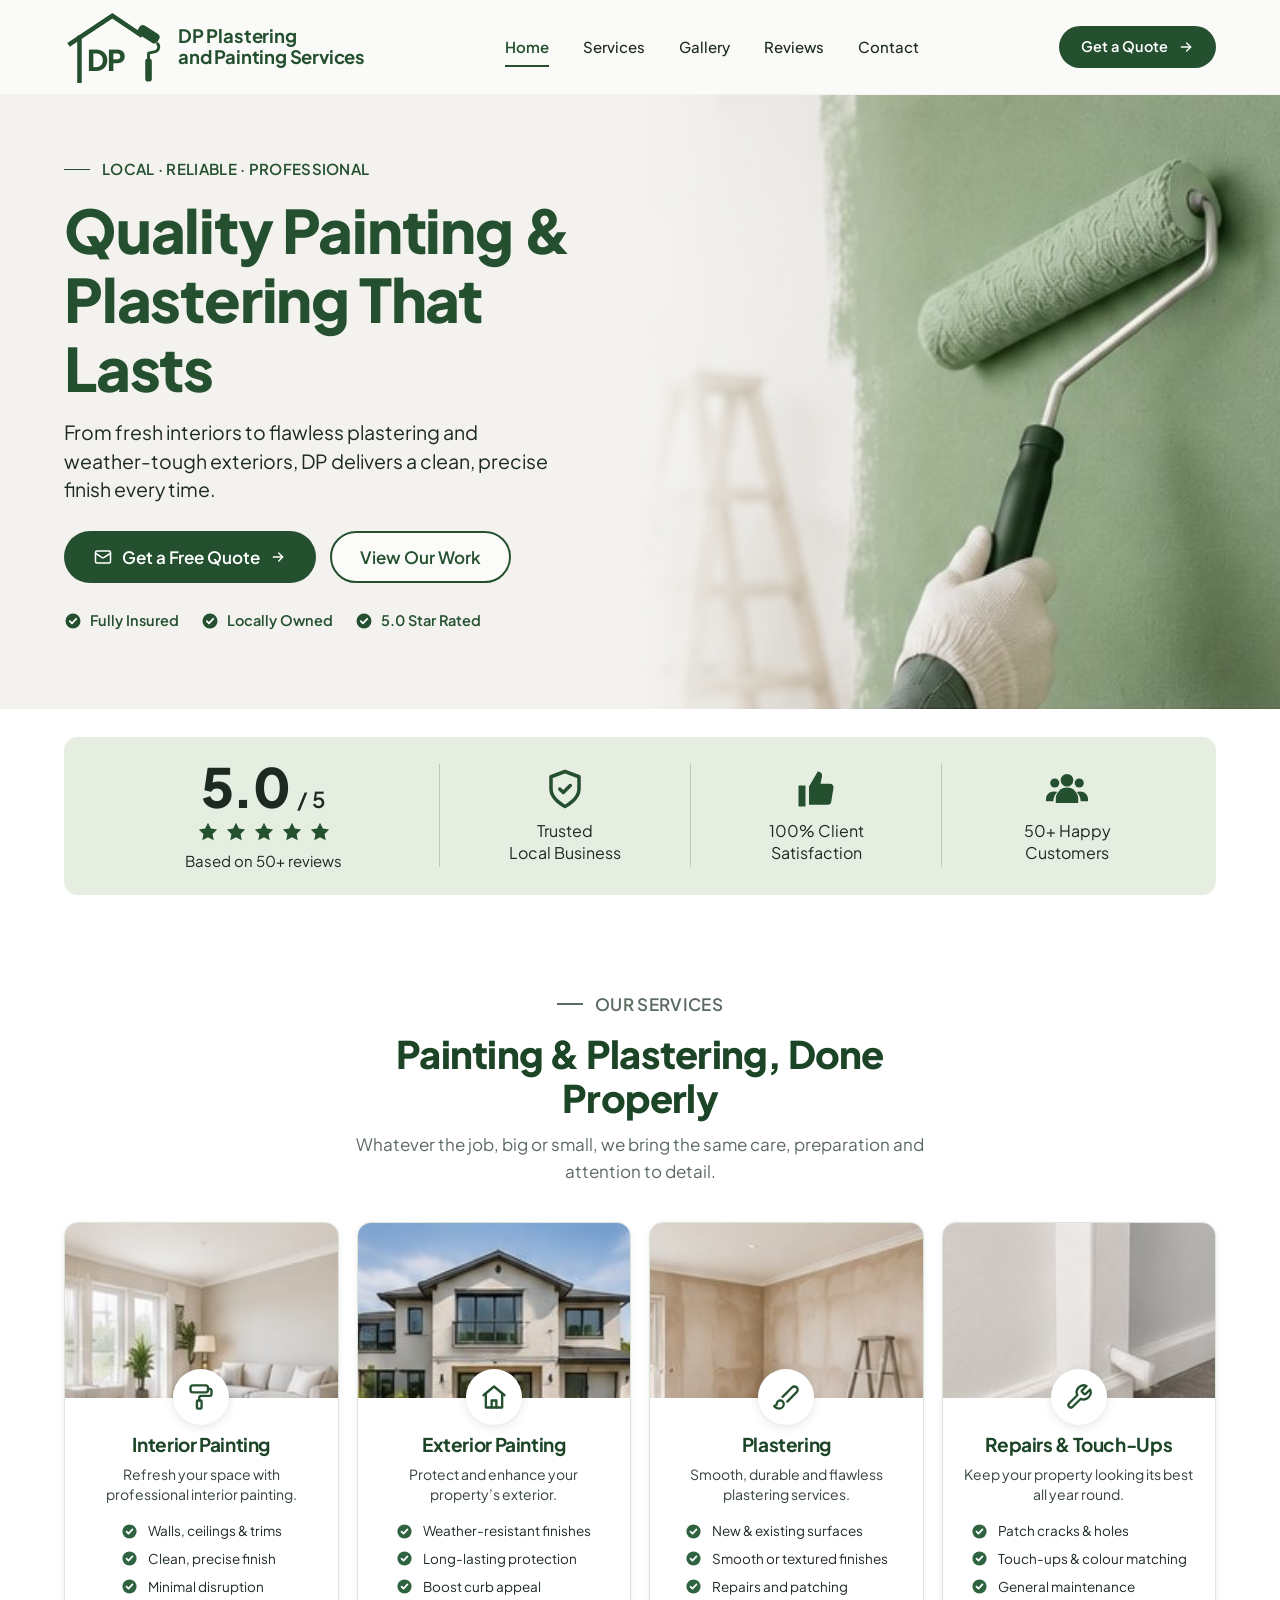
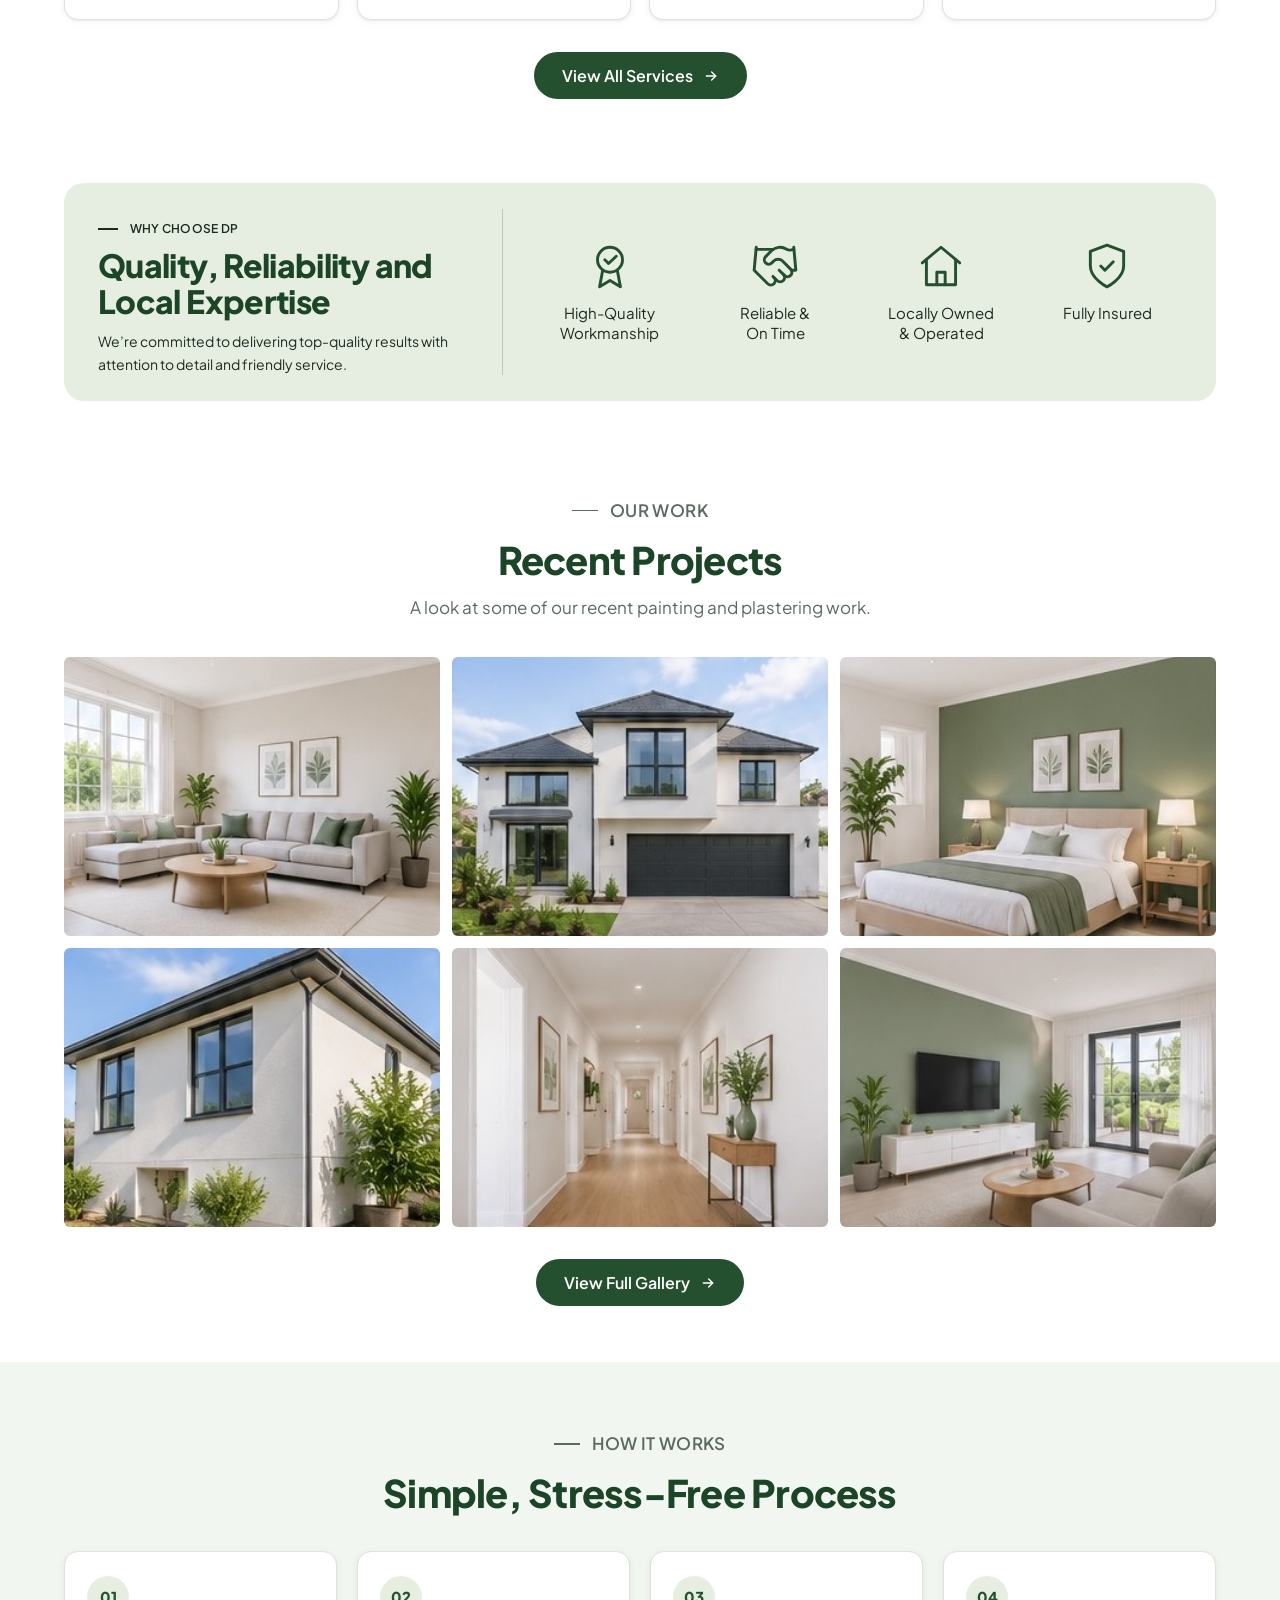
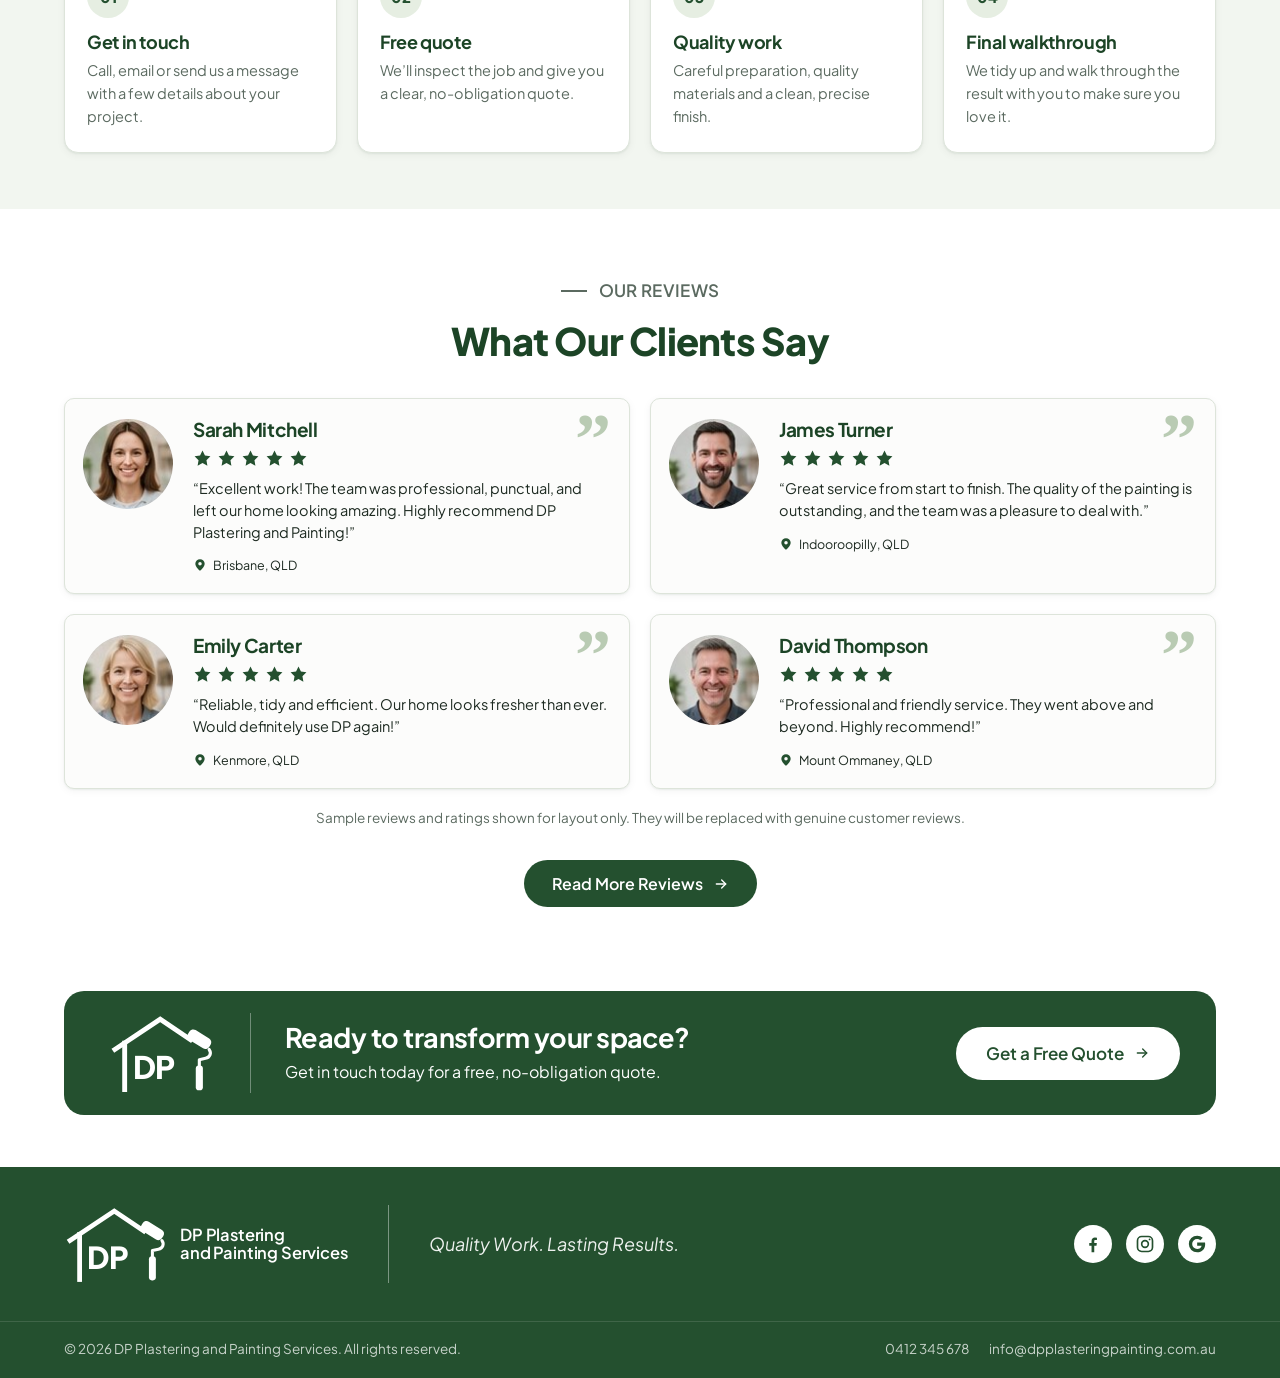
==== commit 68190d4e: "Mark sample reviews and ignore Vercel local config Co-Authored-By: Claude Opus 5.5 <noreply@anthropi" ====
--- a/dp-plastering-website/index.html
+++ b/dp-plastering-website/index.html
@@ -208,6 +208,7 @@
   <span class="quote-mark" aria-hidden="true">&rdquo;</span>
 </article>
     </div>
+<p class="sample-note" style="margin-top:18px;text-align:center;font-size:13.5px;color:#5b6a60">Sample reviews and ratings shown for layout only. They will be replaced with genuine customer reviews.</p>
     <p class="center mt-32"><a class="btn btn-primary" href="reviews.html">Read More Reviews <svg class="icon arrow" viewBox="0 0 24 24" fill="none" stroke="currentColor" stroke-width="2" stroke-linecap="round" stroke-linejoin="round" aria-hidden="true" focusable="false"><path d="M5 12h14"/><path d="m13 6 6 6-6 6"/></svg></a></p>
   </div>
 </section>
